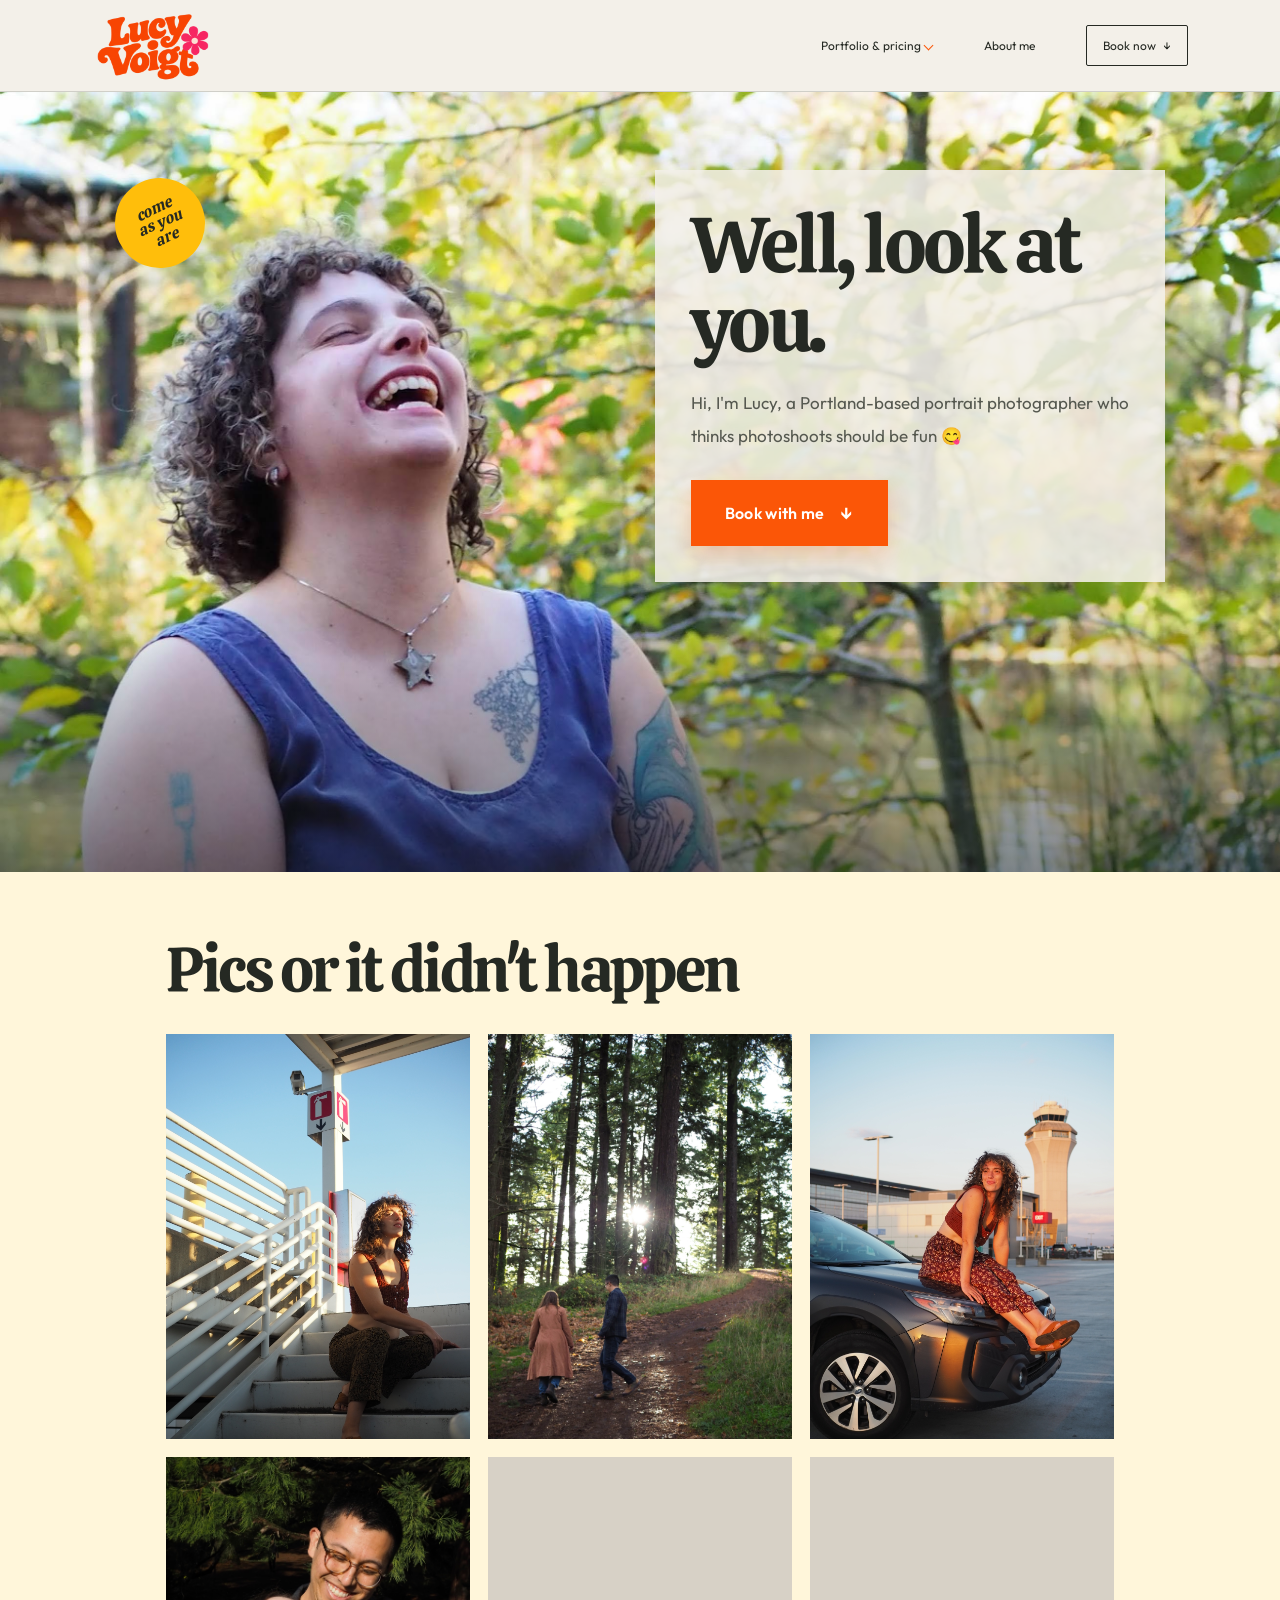
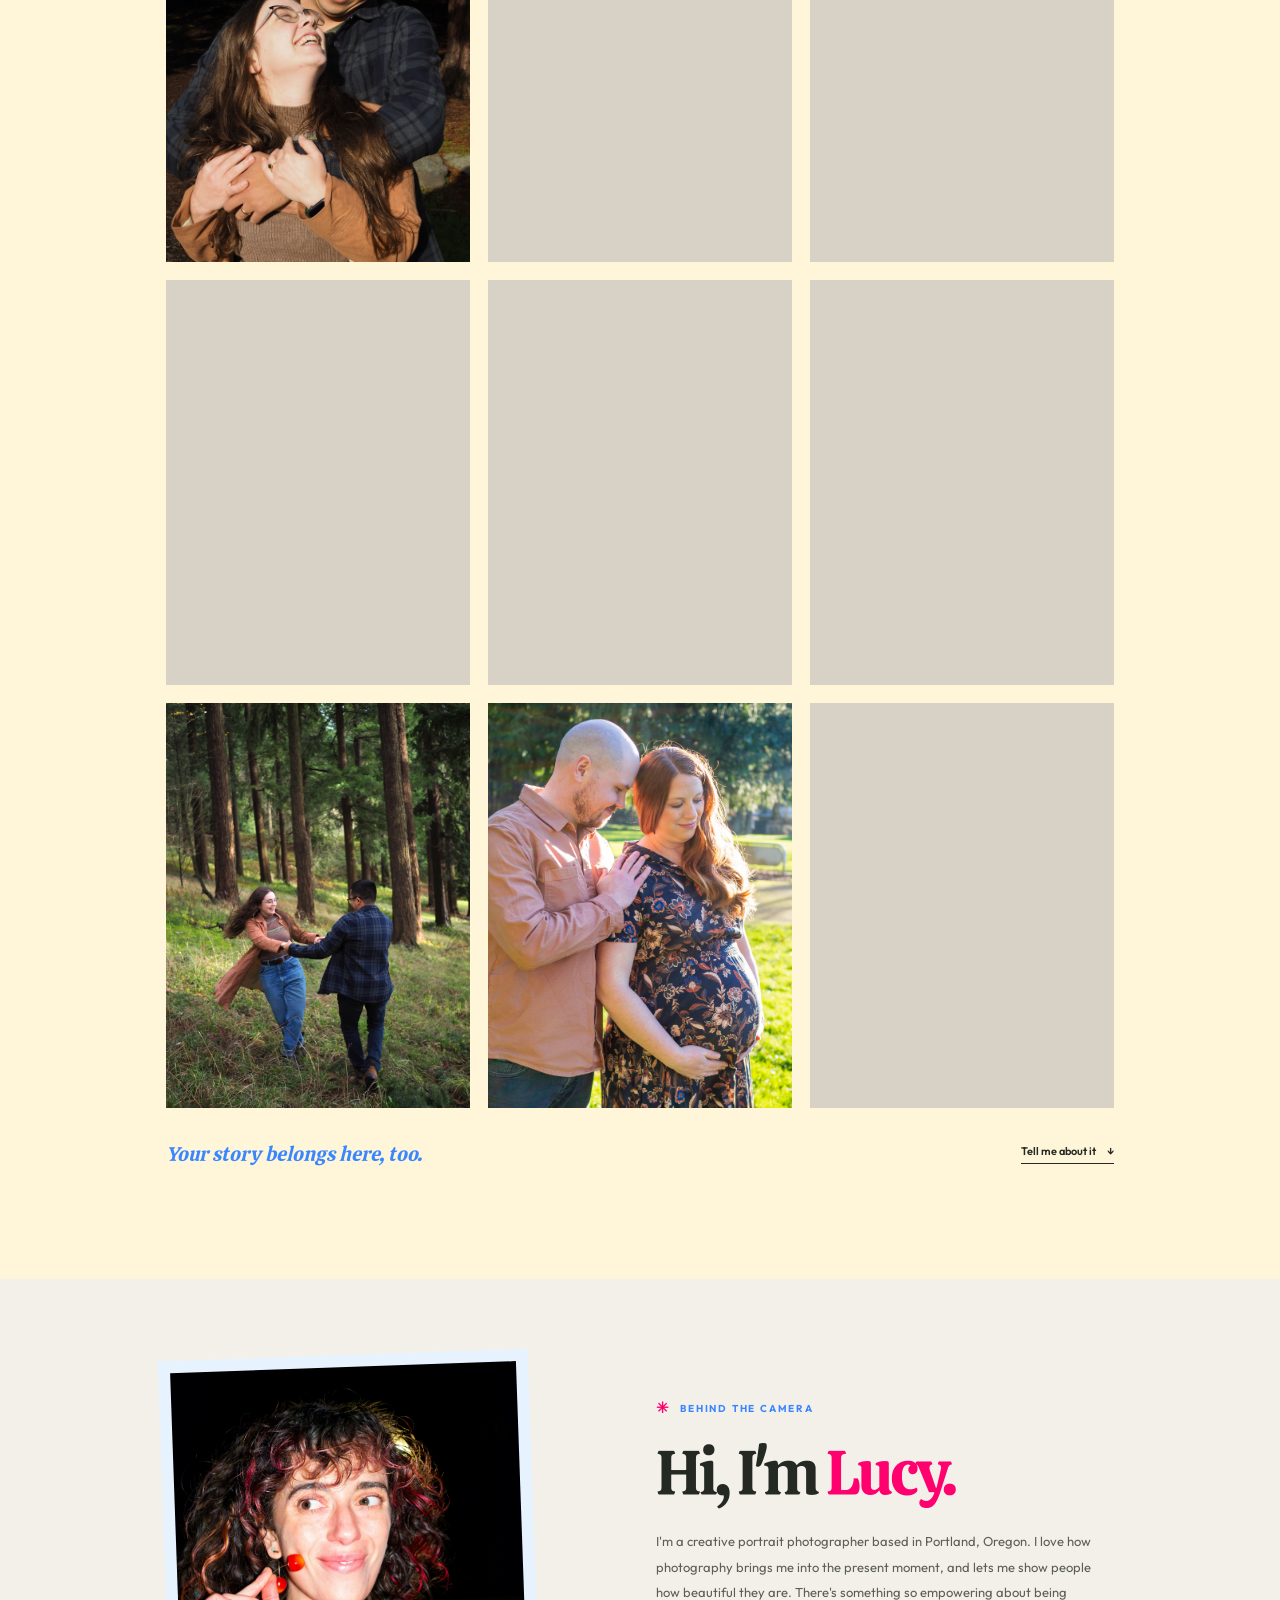
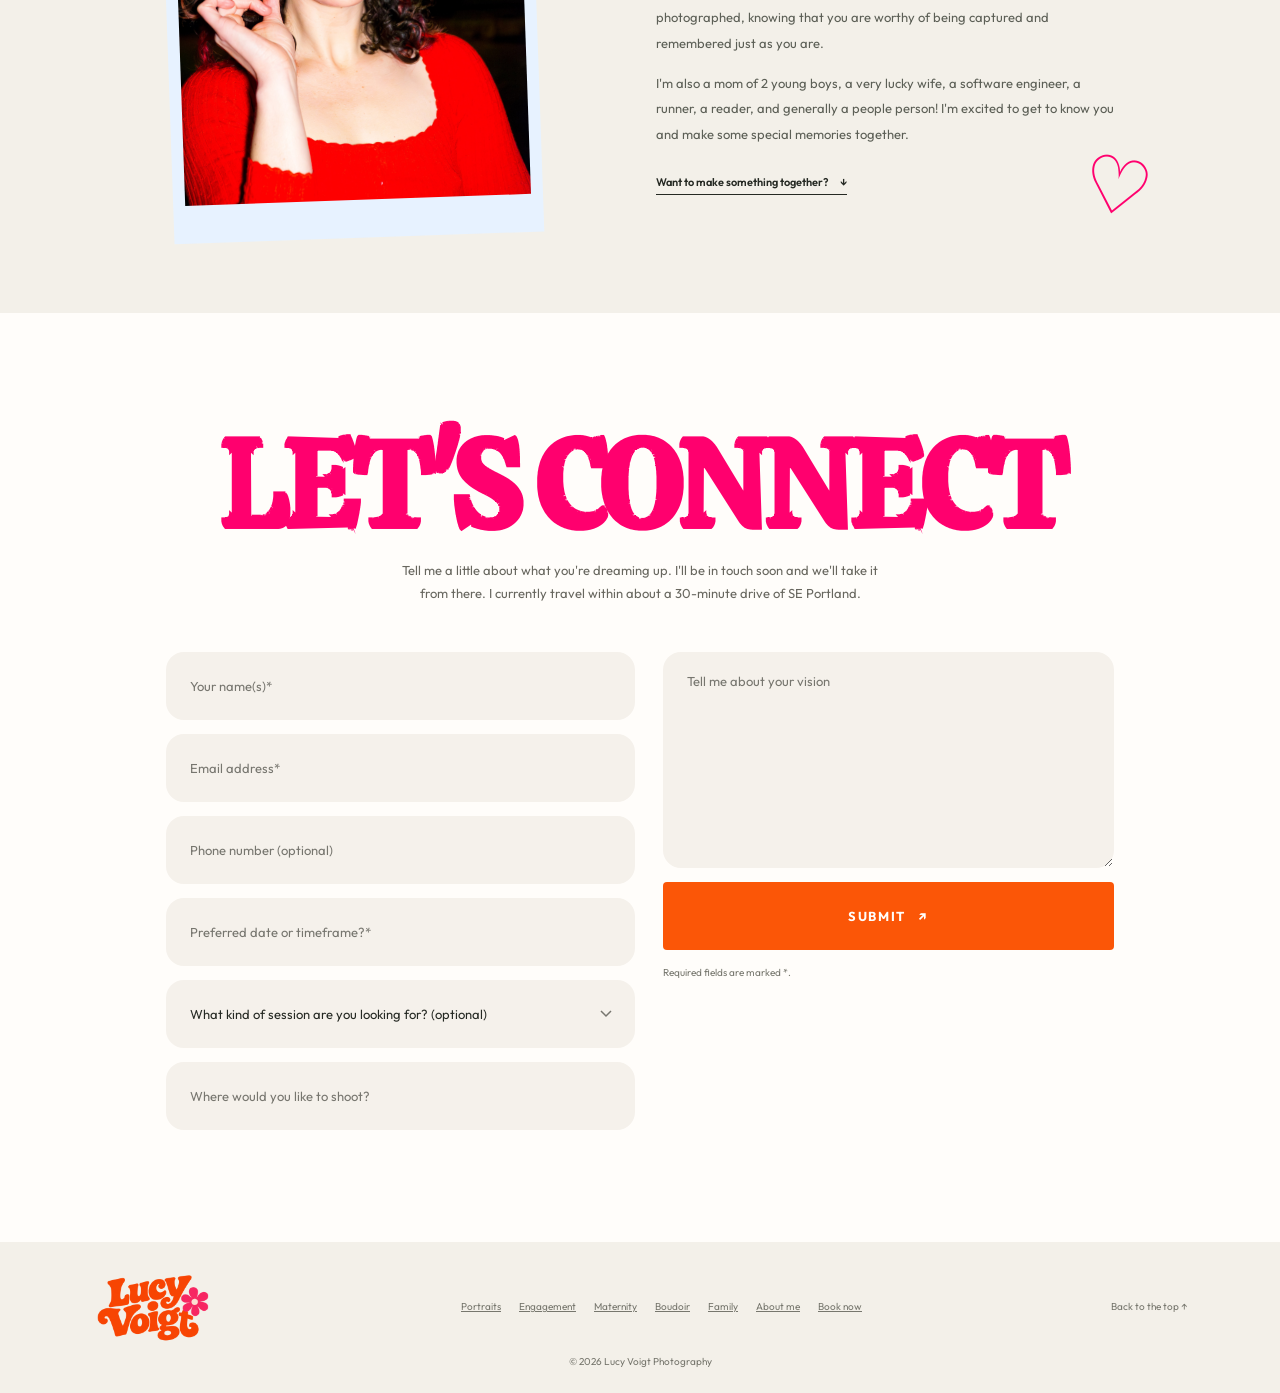
==== index.html @ d461fea1 "Build Lucy Voigt photography portfolio Add responsive galleries, category pages, pricing, contact fo" ====
<!doctype html>
<html lang="en">
  <head>
    <meta charset="utf-8">
    <meta name="viewport" content="width=device-width, initial-scale=1">
    <meta name="theme-color" content="#f3f0e9">
    <meta name="description" content="Honest, artful portraits and photographs by Lucy Voigt. Come as you are; leave with something that feels like you.">
    <title>Lucy Voigt photography</title>
    <link rel="preconnect" href="https://fonts.googleapis.com">
    <link rel="preconnect" href="https://fonts.gstatic.com" crossorigin>
    <link href="https://fonts.googleapis.com/css2?family=Outfit:wght@400;500;600;700&display=swap" rel="stylesheet">
    <link rel="stylesheet" href="styles.css">
  </head>
  <body>
    <a class="skip-link" href="#main">Skip to content</a>
    <header class="site-header">
      <a class="brand" href="#top" aria-label="Lucy Voigt Photography home">
        <img class="brand-logo" src="images/groovy-lucy-voigt-full-logo.png" alt="">
      </a>
      <nav class="site-nav" aria-label="Main navigation">
        <details class="work-menu">
          <summary>Portfolio &amp; pricing <span aria-hidden="true"></span></summary>
          <div class="work-dropdown">
            <a href="portraits.html">Portraits</a>
            <a href="engagement.html">Engagement</a>
            <a href="maternity.html">Maternity</a>
            <a href="boudoir.html">Boudoir</a>
            <a href="family.html">Family</a>
          </div>
        </details>
        <a href="#about">About me</a>
        <a class="nav-book" href="#contact">Book now <span aria-hidden="true">↓</span></a>
      </nav>
    </header>

    <main id="main">
      <section class="hero" id="top">
        <figure class="hero-photo">
          <img src="images/hero/portrait-sasha-laughing-cropped.jpg" alt="Sasha laughing during an outdoor portrait session" fetchpriority="high" decoding="async">
          <span class="photo-sticker" aria-hidden="true">come<br>as you<br>are</span>
        </figure>
        <div class="hero-copy">
          <h1>Well, look at you.</h1>
          <p class="hero-intro">Hi, I'm Lucy, a Portland-based portrait photographer who thinks photoshoots should be fun 😋</p>
          <a class="button button-dark hero-cta" href="#contact">Book with me <span aria-hidden="true">↓</span></a>
        </div>
      </section>

      <section class="work section-pad" id="work">
        <div class="section-heading">
          <div>
            <h2>Pics or it didn't happen</h2>
          </div>
        </div>
        <div class="photo-grid">
          <figure class="photo-card photo-card-tall">
            <img src="images/portrait-me-airport-steps-in-sun.JPG" alt="Lucy on sunlit airport steps" loading="lazy" decoding="async">
          </figure>
          <figure class="photo-card photo-card-tall">
            <img src="images/PC072059~2.JPG" alt="A person laughing during an outdoor portrait session" loading="lazy" decoding="async">
          </figure>
          <figure class="photo-card photo-card-wide">
            <img src="images/portrait-me-on-top-of-car.jpg" alt="Lucy posing on top of a car" loading="lazy" decoding="async">
          </figure>
          <figure class="photo-card photo-card-wide">
            <img src="images/engagement-dave-kaitlin-looking-back.JPG" alt="Dave and Kaitlin sharing a quiet moment during their engagement session" loading="lazy" decoding="async">
          </figure>
          <figure class="photo-card photo-card-portrait">
            <img src="images/portrait-malia-ethereal.jpg" alt="Malia in a soft, sunlit portrait" loading="lazy" decoding="async">
          </figure>
          <figure class="photo-card photo-card-small">
            <img src="images/PA318620-EDIT.jpg" alt="A candid portrait in a leafy setting" loading="lazy" decoding="async">
          </figure>
          <figure class="photo-card photo-card-wide photo-card-last">
            <img src="images/maternity-sarah-phil-kiss.jpg" alt="Sarah and Phil sharing a kiss during their maternity session" loading="lazy" decoding="async">
          </figure>
          <figure class="photo-card">
            <img src="images/portrait-sasha-laughing.jpg" alt="Sasha laughing during an outdoor portrait session" loading="lazy" decoding="async">
          </figure>
          <figure class="photo-card">
            <img src="images/portrait-alex-rolling-sleeve.jpg" alt="Alex in a relaxed portrait session" loading="lazy" decoding="async">
          </figure>
          <figure class="photo-card">
            <img src="images/engagement-kaitlin-dave-spinning.jpg" alt="Kaitlin and Dave spinning together during their engagement session" loading="lazy" decoding="async">
          </figure>
          <figure class="photo-card">
            <img src="images/maternity-sarah-phil-hug.jpg" alt="Sarah and Phil sharing a moment during their maternity session" loading="lazy" decoding="async">
          </figure>
          <figure class="photo-card">
            <img src="images/portrait-will-in-grass.jpg" alt="Will relaxing in the grass during an outdoor portrait session" loading="lazy" decoding="async">
          </figure>
        </div>
        <div class="work-footer">
          <span class="handwritten">Your story belongs here, too.</span>
          <a class="text-link" href="#contact">Tell me about it <span aria-hidden="true">↓</span></a>
        </div>
      </section>

      <section class="about section-pad" id="about">
        <div class="about-photo">
          <img src="images/about/portrait-me-with-cherry.jpg" alt="Lucy holding a cherry in a playful portrait" loading="lazy" decoding="async">
        </div>
        <div class="about-copy">
          <p class="eyebrow"><span class="eyebrow-star" aria-hidden="true">✳</span> Behind the camera</p>
          <h2>Hi, I'm <em>Lucy.</em></h2>
          <p>I'm a creative portrait photographer based in Portland, Oregon. I love how photography brings me into the present moment, and lets me show people how beautiful they are. There's something so empowering about being photographed, knowing that you are worthy of being captured and remembered just as you are.</p>
          <p>I'm also a mom of 2 young boys, a very lucky wife, a software engineer, a runner, a reader, and generally a people person! I'm excited to get to know you and make some special memories together.</p>
          <a class="text-link" href="#contact">Want to make something together? <span aria-hidden="true">↓</span></a>
        </div>
        <span class="about-doodle" aria-hidden="true">♡</span>
      </section>

      <section class="contact section-pad" id="contact">
        <div class="contact-heading">
          <h2>Let's <span>connect</span></h2>
          <p>Tell me a little about what you're dreaming up. I'll be in touch soon and we'll take it from there. I currently travel within about a 30-minute drive of SE Portland.</p>
        </div>
        <form class="contact-form" action="https://formsubmit.co/thelucyvoigt@gmail.com" method="POST">
          <input type="hidden" name="_subject" value="New photography inquiry — Lucy Voigt Photography">
          <input type="text" name="_honey" class="honeypot" tabindex="-1" autocomplete="off" aria-hidden="true">
          <div class="form-details">
            <label class="sr-only" for="contact-name">Your name</label>
            <input id="contact-name" name="name" type="text" placeholder="Your name(s)*" autocomplete="name" required>

            <label class="sr-only" for="contact-email">Email address</label>
            <input id="contact-email" name="email" type="email" placeholder="Email address*" autocomplete="email" required>

            <label class="sr-only" for="contact-phone">Phone number (optional)</label>
            <input id="contact-phone" name="phone" type="tel" placeholder="Phone number (optional)" autocomplete="tel">

            <label class="sr-only" for="contact-date">Preferred date or timeframe</label>
            <input id="contact-date" name="preferred date" type="text" placeholder="Preferred date or timeframe?*" required>

            <label class="sr-only" for="contact-session">What kind of session are you looking for?</label>
            <select id="contact-session" name="session type">
              <option value="" selected>What kind of session are you looking for? (optional)</option>
              <option>Portraits</option>
              <option>Engagement</option>
              <option>Couples</option>
              <option>Family</option>
              <option>Creative / something else</option>
            </select>

            <label class="sr-only" for="contact-location">Where would you like to shoot?</label>
            <input id="contact-location" name="location" type="text" placeholder="Where would you like to shoot?">
          </div>
          <div class="form-story">
            <label class="sr-only" for="contact-vision">Tell me about your vision</label>
            <textarea id="contact-vision" name="your vision" placeholder="Tell me about your vision" rows="8"></textarea>

            <button class="form-submit" type="submit">Submit <span aria-hidden="true">↗</span></button>
            <p class="form-note">Required fields are marked *.</p>
          </div>
        </form>
      </section>
    </main>

    <footer class="site-footer">
      <a class="brand footer-brand" href="#top" aria-label="Lucy Voigt Photography home">
        <img class="brand-logo" src="images/groovy-lucy-voigt-full-logo.png" alt="">
      </a>
      <nav class="footer-nav" aria-label="Footer navigation">
        <a href="portraits.html">Portraits</a>
        <a href="engagement.html">Engagement</a>
        <a href="maternity.html">Maternity</a>
        <a href="boudoir.html">Boudoir</a>
        <a href="family.html">Family</a>
        <a href="#about">About me</a>
        <a href="#contact">Book now</a>
      </nav>
      <a href="#top" class="back-to-top">Back to the top ↑</a>
      <small>© <span id="year">2026</span> Lucy Voigt Photography</small>
    </footer>
  </body>
</html>
---- styles.css ----
@font-face {
  font-family: "Voigt Display";
  src: url("fonts/VoigtDisplay-Regular.woff2") format("woff2");
  font-style: normal;
  font-weight: 400;
  font-display: swap;
}

:root {
  color-scheme: light;
  --paper: #f3f0e9;
  --ink: #252923;
  --muted: #77776e;
  --blue: #3a86ff;
  --rose: #fb5607;
  --pink: #ff006e;
  --yellow: #ffbe0b;
  --line: rgba(37, 41, 35, .17);
  --serif: "Voigt Display", Georgia, serif;
  --sans: "Outfit", Arial, sans-serif;
}

* {
  box-sizing: border-box;
}

html {
  scroll-behavior: smooth;
}

body {
  margin: 0;
  background: var(--paper);
  color: var(--ink);
  font-family: var(--sans);
  -webkit-font-smoothing: antialiased;
}

a {
  color: inherit;
}

img {
  display: block;
  width: 100%;
}

.skip-link {
  position: absolute;
  z-index: 10;
  top: 1rem;
  left: 1rem;
  padding: .75rem 1rem;
  transform: translateY(-180%);
  background: var(--ink);
  color: white;
}

.skip-link:focus {
  transform: translateY(0);
}

.site-header {
  position: relative;
  z-index: 2;
  display: flex;
  min-height: 92px;
  align-items: center;
  justify-content: space-between;
  padding: 0 7.2%;
  border-bottom: 1px solid var(--line);
}

.brand {
  display: inline-flex;
  align-items: center;
  text-decoration: none;
}

.brand-logo {
  display: block;
  width: 120px;
  height: auto;
}

.site-nav {
  display: flex;
  align-items: center;
  gap: clamp(22px, 4vw, 56px);
  font-size: 12px;
}

.site-nav a {
  text-decoration: none;
}

.work-menu {
  position: relative;
}

.work-menu summary {
  display: inline-flex;
  align-items: center;
  gap: 4px;
  cursor: pointer;
  list-style: none;
}

.work-menu summary::-webkit-details-marker {
  display: none;
}

.work-menu summary span {
  width: 7px;
  height: 7px;
  flex: 0 0 7px;
  border-right: 1.5px solid var(--rose);
  border-bottom: 1.5px solid var(--rose);
  color: var(--rose);
  transform: rotate(45deg);
  transition: transform .2s ease;
}

.work-menu[open] summary span {
  transform: rotate(225deg);
}

.work-dropdown {
  position: absolute;
  z-index: 5;
  top: calc(100% + 16px);
  left: -17px;
  display: none;
  min-width: 175px;
  padding: 9px;
  border: 1px solid var(--line);
  background: var(--paper);
  box-shadow: 0 12px 30px rgba(37, 41, 35, .12);
}

.work-menu[open] .work-dropdown {
  display: grid;
}

.work-dropdown a {
  padding: 11px 12px;
  font-size: 12px;
  text-decoration: none;
}

.work-dropdown a:hover,
.work-dropdown a:focus-visible {
  background: #e7f2ff;
  color: var(--blue);
}

.site-nav a:not(.nav-book):hover,
.back-to-top:hover,
.text-link:hover {
  color: var(--blue);
}

.nav-book {
  padding: 12px 16px;
  border: 1px solid var(--ink);
  border-radius: 2px;
  transition: background .2s ease, color .2s ease;
}

.nav-book:hover {
  background: var(--ink);
  color: var(--paper);
}

.nav-book span,
.button span,
.text-link span {
  margin-left: 9px;
}

.nav-book span {
  margin-left: 4px;
}

.portfolio-page {
  min-height: calc(100vh - 218px);
  padding: 85px 13% 100px;
  background: #fff6da;
}

.portfolio-intro {
  max-width: 760px;
  margin: 0 auto 48px;
  text-align: center;
}

.portfolio-page-pricing-only .portfolio-intro {
  margin-bottom: 24px;
}

.portfolio-page-pricing-only .pricing-section {
  margin-top: 0;
}

.portfolio-intro h1 {
  margin-bottom: 15px;
  color: var(--blue);
  font-size: clamp(56px, 8vw, 96px);
  font-weight: 400;
  line-height: 1;
}

.portfolio-intro p {
  max-width: 570px;
  margin: 0 auto;
  color: #62635c;
  font-size: 14px;
  line-height: 1.8;
}

.portfolio-placeholder-note {
  margin-top: 14px !important;
  color: var(--muted) !important;
  font-size: 11px !important;
  font-style: italic;
}

.portfolio-gallery {
  max-width: 1120px;
  margin: 0 auto;
}

.portfolio-pricing-link {
  margin: 0 auto 36px;
  text-align: center;
}

.portfolio-pricing-link .button {
  min-height: 62px;
  font-size: 16px;
}

.portfolio-booking {
  margin-top: 43px;
  text-align: center;
}

.portfolio-booking .button {
  min-height: 58px;
  font-size: 14px;
}

.pricing-section {
  max-width: 1120px;
  margin: 82px auto 0;
}

.pricing-heading {
  margin-bottom: 28px;
  text-align: center;
}

.pricing-heading h2,
.add-on > h3 {
  color: var(--blue);
  font-size: clamp(34px, 4.5vw, 52px);
}

.pricing-grid {
  display: grid;
  grid-template-columns: repeat(2, minmax(0, 1fr));
  align-items: stretch;
  gap: 18px;
}

.price-card,
.add-on-option {
  padding: clamp(22px, 3vw, 36px);
  border: 1px solid rgba(37, 41, 35, .12);
  background: #fffdfa;
}

.price-card-featured {
  border-color: rgba(251, 86, 7, .42);
  box-shadow: 0 12px 34px rgba(251, 86, 7, .09);
}

.price-card-single {
  max-width: 660px;
  margin: 0 auto;
}

.price-card h3,
.add-on-option h4 {
  margin: 0 0 8px;
  color: var(--ink);
  font-family: var(--serif);
  font-size: 29px;
  font-weight: 400;
  line-height: 1.15;
}

.price-meta {
  margin: 0;
  color: var(--muted);
  font-size: 12px;
  line-height: 1.6;
}

.price {
  margin: 18px 0;
  color: var(--rose);
  font-family: var(--serif);
  font-size: 48px;
  line-height: 1;
}

.price-card ul {
  display: grid;
  gap: 10px;
  margin: 0;
  padding-left: 20px;
  list-style: disc;
}

.price-card li {
  color: #55584f;
  font-size: 12px;
  line-height: 1.65;
}

.price-card li::marker {
  color: var(--blue);
}

.price-description {
  margin: 19px 0 0;
  color: #62635c;
  font-size: 12px;
  line-height: 1.8;
}

.add-on {
  max-width: 850px;
  margin: 55px auto 0;
  text-align: center;
}

.add-on > h3 {
  margin-bottom: 20px;
  color: var(--ink);
  font-family: var(--serif);
  font-size: 30px;
  font-weight: 400;
}

.add-on-grid {
  display: grid;
  grid-template-columns: repeat(2, minmax(0, 1fr));
  gap: 15px;
  text-align: left;
}

.add-on-option h4 {
  font-size: 23px;
}

.add-on-option p {
  margin: 0 0 13px;
  color: var(--muted);
  font-size: 12px;
}

.add-on-option strong {
  color: var(--rose);
  font-family: var(--serif);
  font-size: 34px;
  font-weight: 400;
}

.add-on > .price-description {
  max-width: 620px;
  margin: 18px auto 0;
}

.hero {
  position: relative;
  min-height: min(780px, calc(100svh - 92px));
  overflow: hidden;
  background: #d8e7f2;
}

.hero-copy {
  position: absolute;
  z-index: 1;
  top: 10%;
  left: auto;
  right: 9%;
  width: min(510px, 50%);
  padding: clamp(25px, 2.8vw, 40px);
  background: rgba(243, 240, 233, .88);
  box-shadow: 0 18px 60px rgba(21, 36, 52, .13);
}

.hero-copy h1 {
  font-size: clamp(70px, 6.25vw, 89px);
  font-weight: 400;
}

.hero-copy h1 em {
  font-weight: 400;
}

.eyebrow {
  margin: 0 0 19px;
  color: var(--blue);
  font-size: 10px;
  font-weight: 700;
  letter-spacing: .18em;
  line-height: 1.5;
  text-transform: uppercase;
}

.eyebrow-star {
  margin-right: 6px;
  color: var(--pink);
  font-size: 15px;
  vertical-align: -1px;
}

h1,
h2,
p,
figure {
  margin-top: 0;
}

h1,
h2 {
  font-family: var(--serif);
  font-weight: 500;
  letter-spacing: -.055em;
}

h1 {
  margin-bottom: 23px;
  font-size: clamp(58px, 7.5vw, 105px);
  line-height: .99;
}

h1 em,
h2 em {
  color: var(--blue);
  font-weight: 500;
}

.hero-intro {
  width: 100%;
  margin-bottom: 28px;
  color: #55584f;
  font-size: 17px;
  line-height: 1.9;
}

.button {
  display: inline-flex;
  min-height: 52px;
  align-items: center;
  justify-content: center;
  padding: 0 23px;
  font-size: 11px;
  font-weight: 600;
  letter-spacing: .02em;
  text-decoration: none;
  transition: transform .2s ease, background .2s ease;
}

.button:hover {
  transform: translateY(-2px);
}

.button-dark {
  background: var(--rose);
  color: white;
}

.button-dark:hover {
  background: #d94400;
}

.hero-cta {
  min-height: 66px;
  padding: 0 34px;
  box-shadow: 0 9px 22px rgba(251, 86, 7, .24);
  font-size: 16px;
}

.hero-cta span {
  margin-left: 16px;
  font-size: 19px;
}

.hero-cta:hover {
  box-shadow: 0 12px 26px rgba(251, 86, 7, .3);
}

.hero-note {
  margin: 14px 0 0;
  color: var(--muted);
  font-size: 10px;
  font-style: italic;
}

.hero-photo {
  position: absolute;
  inset: 0;
  margin: 0;
  background: #d8e7f2;
}

.hero-photo img {
  width: 100%;
  height: 100%;
  object-fit: cover;
  object-position: center top;
}

.hero-photo::after {
  position: absolute;
  inset: 65% 0 0;
  background: linear-gradient(transparent, rgba(21, 27, 29, .52));
  content: "";
}

.photo-sticker {
  position: absolute;
  z-index: 1;
  top: 11%;
  left: 9%;
  display: grid;
  width: 90px;
  height: 90px;
  place-content: center;
  border-radius: 50%;
  background: var(--yellow);
  color: var(--ink);
  font-family: var(--serif);
  font-size: 16px;
  font-style: italic;
  line-height: .95;
  text-align: center;
  transform: rotate(-25deg);
}

.section-pad {
  padding: 112px 13%;
}

.work {
  background: #fff6da;
}

.work.section-pad {
  padding-top: 64px;
}

.section-heading {
  display: flex;
  align-items: end;
  justify-content: space-between;
  gap: 35px;
  margin-bottom: 30px;
}

.section-heading .eyebrow {
  margin-bottom: 13px;
}

h2 {
  margin-bottom: 0;
  font-size: clamp(42px, 5vw, 65px);
  line-height: 1.06;
}

.section-intro {
  max-width: 320px;
  margin: 0 0 5px;
  color: #62635c;
  font-size: 12px;
  line-height: 1.9;
}

.photo-grid {
  display: grid;
  grid-template-columns: repeat(3, minmax(0, 1fr));
  gap: 18px;
}

.photo-card {
  position: relative;
  aspect-ratio: 3 / 4;
  overflow: hidden;
  margin: 0;
  background: #d7d1c6;
}

.photo-card img {
  height: 100%;
  object-fit: cover;
  transition: transform .65s cubic-bezier(.2, .7, .3, 1);
}

.photo-card:hover img {
  transform: scale(1.045);
}

.photo-card-tall img {
  object-position: 50% 30%;
}

.photo-card-wide img {
  object-position: center 44%;
}

.photo-card-portrait img {
  object-position: 50% 34%;
}

.photo-card-small img {
  object-position: 50% 35%;
}

.work-footer {
  display: flex;
  align-items: center;
  justify-content: space-between;
  padding-top: 33px;
}

.handwritten {
  color: var(--blue);
  font-family: var(--serif);
  font-size: 20px;
  font-style: italic;
}

.text-link {
  display: inline-block;
  padding-bottom: 5px;
  border-bottom: 1px solid currentColor;
  font-size: 11px;
  font-weight: 600;
  text-decoration: none;
  transition: color .2s ease;
}

.about {
  position: relative;
  display: grid;
  grid-template-columns: minmax(240px, .82fr) 1fr;
  align-items: center;
  gap: 12%;
  overflow: hidden;
}

.about.section-pad {
  padding-top: 76px;
  padding-bottom: 76px;
}

.about-photo {
  position: relative;
  max-width: 370px;
  padding: 12px 12px 38px;
  background: #e7f2ff;
  transform: rotate(-2deg);
}

.about-photo img {
  aspect-ratio: 4 / 5;
  object-fit: cover;
  object-position: 56% center;
}

.about-photo-caption {
  position: absolute;
  right: 14px;
  bottom: 11px;
  color: var(--muted);
  font-family: var(--serif);
  font-size: 13px;
  font-style: italic;
}

.about-copy {
  max-width: 465px;
}

.about-copy h2 {
  margin-bottom: 23px;
}

.about-copy h2 em {
  color: var(--pink);
  font-style: normal;
}

.about-copy > p:not(.eyebrow) {
  margin-bottom: 15px;
  color: #5c5f56;
  font-size: 13px;
  line-height: 1.95;
}

.about-copy .text-link {
  margin-top: 13px;
}

.about-doodle {
  position: absolute;
  right: 10%;
  bottom: 12%;
  color: var(--pink);
  font-family: var(--serif);
  font-size: 78px;
  transform: rotate(12deg);
}

.contact {
  background: #fffdfa;
  color: var(--ink);
}

.contact-heading {
  margin: 0 0 46px;
  text-align: center;
}

.contact h2 {
  margin-bottom: 12px;
  color: var(--pink);
  font-family: var(--serif);
  font-size: clamp(66px, 11vw, 128px);
  font-weight: 600;
  letter-spacing: -.055em;
  line-height: .95;
  text-transform: uppercase;
}

.contact-heading > p:last-child {
  max-width: 490px;
  margin: 0 auto;
  color: #68675f;
  font-size: 13px;
  line-height: 1.8;
}

.contact-form {
  display: grid;
  max-width: 1200px;
  grid-template-columns: 1.04fr 1fr;
  align-items: start;
  gap: 28px;
  margin: 0 auto;
}

.form-details,
.form-story {
  display: grid;
  gap: 14px;
}

.contact-form input,
.contact-form select,
.contact-form textarea {
  width: 100%;
  min-height: 68px;
  padding: 20px 23px;
  border: 1px solid transparent;
  border-radius: 18px;
  background: #f5f1eb;
  color: var(--ink);
  font: inherit;
  font-size: 13px;
  transition: border-color .2s ease, background .2s ease;
}

.contact-form input::placeholder,
.contact-form textarea::placeholder,
.contact-form select:invalid {
  color: #77766f;
  opacity: 1;
}

.contact-form select {
  appearance: none;
  background-image: url("data:image/svg+xml,%3Csvg xmlns='http://www.w3.org/2000/svg' viewBox='0 0 12 8'%3E%3Cpath d='m1 1 5 5 5-5' fill='none' stroke='%2377766f' stroke-width='1.5'/%3E%3C/svg%3E");
  background-position: right 22px center;
  background-repeat: no-repeat;
  background-size: 12px;
}

.contact-form textarea {
  min-height: 216px;
  resize: vertical;
}

.contact-form textarea + .sr-only + textarea {
  min-height: 216px;
}

.contact-form input:focus,
.contact-form select:focus,
.contact-form textarea:focus {
  border-color: var(--rose);
  background: #fffdfa;
  outline: none;
}

.form-submit {
  min-height: 68px;
  border: 0;
  border-radius: 4px;
  background: var(--rose);
  color: #fffdfa;
  cursor: pointer;
  font: inherit;
  font-size: 13px;
  font-weight: 700;
  letter-spacing: .13em;
  text-transform: uppercase;
  transition: background .2s ease, transform .2s ease;
}

.form-submit span {
  margin-left: 8px;
}

.form-submit:hover {
  transform: translateY(-2px);
  background: #d94400;
}

.form-note {
  margin: 0;
  color: var(--muted);
  font-size: 10px;
  line-height: 1.7;
}

.sr-only,
.honeypot {
  position: absolute;
  width: 1px;
  height: 1px;
  overflow: hidden;
  clip: rect(0, 0, 0, 0);
  white-space: nowrap;
  clip-path: inset(50%);
}

.contact-form .honeypot {
  display: none;
}

.site-footer {
  display: grid;
  min-height: 126px;
  grid-template-columns: auto minmax(0, 1fr) auto;
  grid-template-areas:
    "brand nav top"
    "copy copy copy";
  align-items: center;
  gap: 20px;
  padding: 25px 7.2%;
}

.footer-brand {
  grid-area: brand;
  justify-self: start;
}

.site-footer p,
.site-footer small,
.back-to-top,
.footer-nav a {
  margin: 0;
  color: var(--muted);
  font-size: 10px;
}

.footer-nav {
  display: flex;
  grid-area: nav;
  flex-wrap: wrap;
  justify-content: center;
  gap: 10px 18px;
}

.site-footer p {
  text-align: center;
}

.back-to-top {
  grid-area: top;
  justify-self: end;
  text-decoration: none;
}

.work-dropdown {
  top: calc(100% + 12px);
  right: 0;
  left: auto;
  min-width: 165px;
}

.site-footer small {
  grid-area: copy;
  justify-self: center;
  margin-top: -12px;
}

:focus-visible {
  outline: 2px solid var(--rose);
  outline-offset: 4px;
}

@media (max-width: 820px) {
  .site-header {
    min-height: 78px;
    padding: 0 5%;
  }

  .site-nav {
    gap: 19px;
    font-size: 11px;
  }

  .hero {
    min-height: min(760px, calc(100svh - 78px));
  }

  .hero-copy {
    top: 8%;
    left: auto;
    right: 6%;
    width: min(430px, 52%);
  }

  .section-pad {
    padding: 88px 8%;
  }

  .photo-grid {
    gap: 13px;
  }

  .about {
    gap: 8%;
  }

  .about.section-pad {
    padding-top: 64px;
    padding-bottom: 64px;
  }

  .about-doodle {
    right: 5%;
    bottom: 5%;
  }

  .site-footer {
    padding-right: 5%;
    padding-left: 5%;
  }
}

@media (max-width: 600px) {
  .site-header {
    min-height: auto;
    flex-wrap: wrap;
    gap: 17px;
    padding: 18px 6%;
  }

  .brand-logo {
    width: 104px;
  }

  .site-nav {
    width: 100%;
    justify-content: space-between;
    gap: 10px;
    font-size: 10px;
  }

  .work-dropdown {
    top: calc(100% + 13px);
    left: 0;
  }

  .nav-book {
    padding: 9px 10px;
  }

  .hero {
    display: flex;
    min-height: 0;
    flex-direction: column;
    overflow: visible;
    background: var(--paper);
  }

  .hero-copy {
    position: relative;
    inset: auto;
    order: 1;
    width: 100%;
    padding: 42px 8% 30px;
    background: var(--paper);
    box-shadow: none;
  }

  h1 {
    font-size: clamp(57px, 16vw, 78px);
  }

  .hero-copy h1 {
    font-size: clamp(70px, 18vw, 84px);
  }

  .hero-intro {
    font-size: 16px;
  }

  .hero-photo {
    position: relative;
    inset: auto;
    order: 0;
    width: 100%;
    height: min(68svh, 620px);
    min-height: 440px;
  }

  .hero-photo img {
    width: 100%;
    object-position: center;
  }

  .photo-sticker {
    top: 8%;
    left: 7%;
    width: 78px;
    height: 78px;
    font-size: 15px;
  }

  .section-pad {
    padding: 75px 7%;
  }

  .portfolio-page {
    min-height: 0;
    padding: 64px 7% 75px;
  }

  .portfolio-intro {
    margin-bottom: 30px;
  }

  .portfolio-intro h1 {
    font-size: clamp(50px, 14vw, 72px);
  }

  .portfolio-intro p {
    font-size: 13px;
  }

  .pricing-section {
    margin-top: 58px;
  }

  .pricing-grid,
  .add-on-grid {
    grid-template-columns: 1fr;
  }

  .pricing-heading h2,
  .add-on > h3 {
    font-family: var(--serif);
  }

  .pricing-heading h2 {
    font-size: 38px;
  }

  .add-on > h3 {
    font-size: 27px;
  }

  .price-card,
  .add-on-option {
    padding: 23px;
  }

  .add-on {
    margin-top: 40px;
  }

  .section-heading {
    display: block;
    margin-bottom: 30px;
  }

  h2 {
    font-size: 49px;
  }

  .section-intro {
    margin-top: 18px;
  }

  .photo-grid {
    grid-template-columns: repeat(2, minmax(0, 1fr));
    gap: 10px;
  }

  .work.section-pad {
    padding-top: 46px;
  }

  .work-footer {
    align-items: flex-start;
    flex-direction: column;
    gap: 18px;
  }

  .handwritten {
    font-size: 18px;
  }

  .about {
    grid-template-columns: 1fr;
    gap: 42px;
  }

  .about.section-pad {
    padding-top: 56px;
    padding-bottom: 56px;
  }

  .about-photo {
    width: 77%;
    max-width: 350px;
    justify-self: center;
  }

  .about-doodle {
    top: 44%;
    right: 9%;
    bottom: auto;
  }

  .contact-heading {
    margin-bottom: 31px;
  }

  .contact h2 {
    font-size: clamp(60px, 18vw, 90px);
  }

  .contact-form {
    grid-template-columns: 1fr;
    gap: 14px;
  }

  .contact-form input,
  .contact-form select,
  .contact-form textarea {
    min-height: 60px;
    padding: 17px 18px;
    border-radius: 14px;
    font-size: 12px;
  }

  .contact-form textarea {
    min-height: 170px;
  }

  .form-submit {
    min-height: 60px;
  }

  .site-footer {
    grid-template-columns: 1fr auto;
    grid-template-areas:
      "brand top"
      "nav nav"
      "copy copy";
    gap: 15px;
    padding: 26px 6%;
  }

  .footer-nav {
    justify-content: flex-start;
    gap: 12px 16px;
  }

  .site-footer p {
    display: none;
  }

  .site-footer small {
    margin-top: 0;
  }
}

@media (prefers-reduced-motion: reduce) {
  html {
    scroll-behavior: auto;
  }

  *,
  *::before,
  *::after {
    transition-duration: .01ms !important;
  }
}
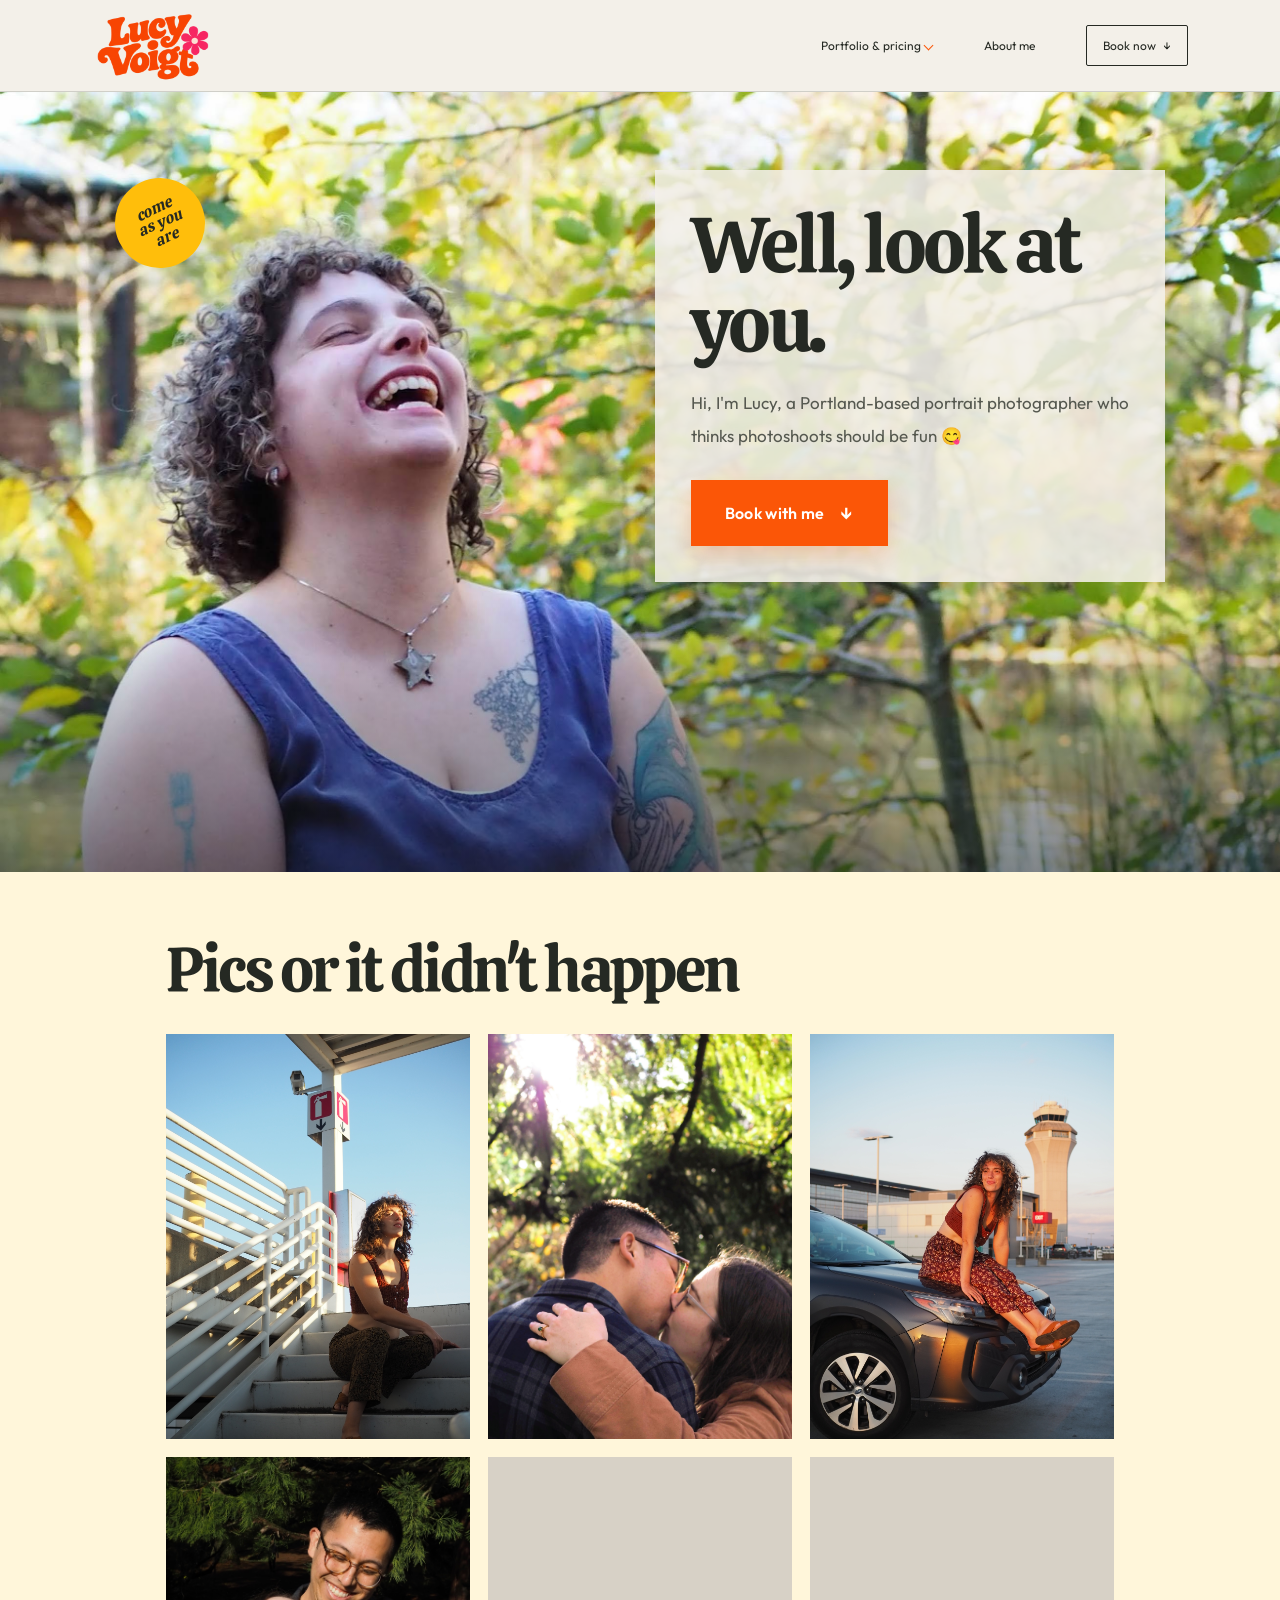
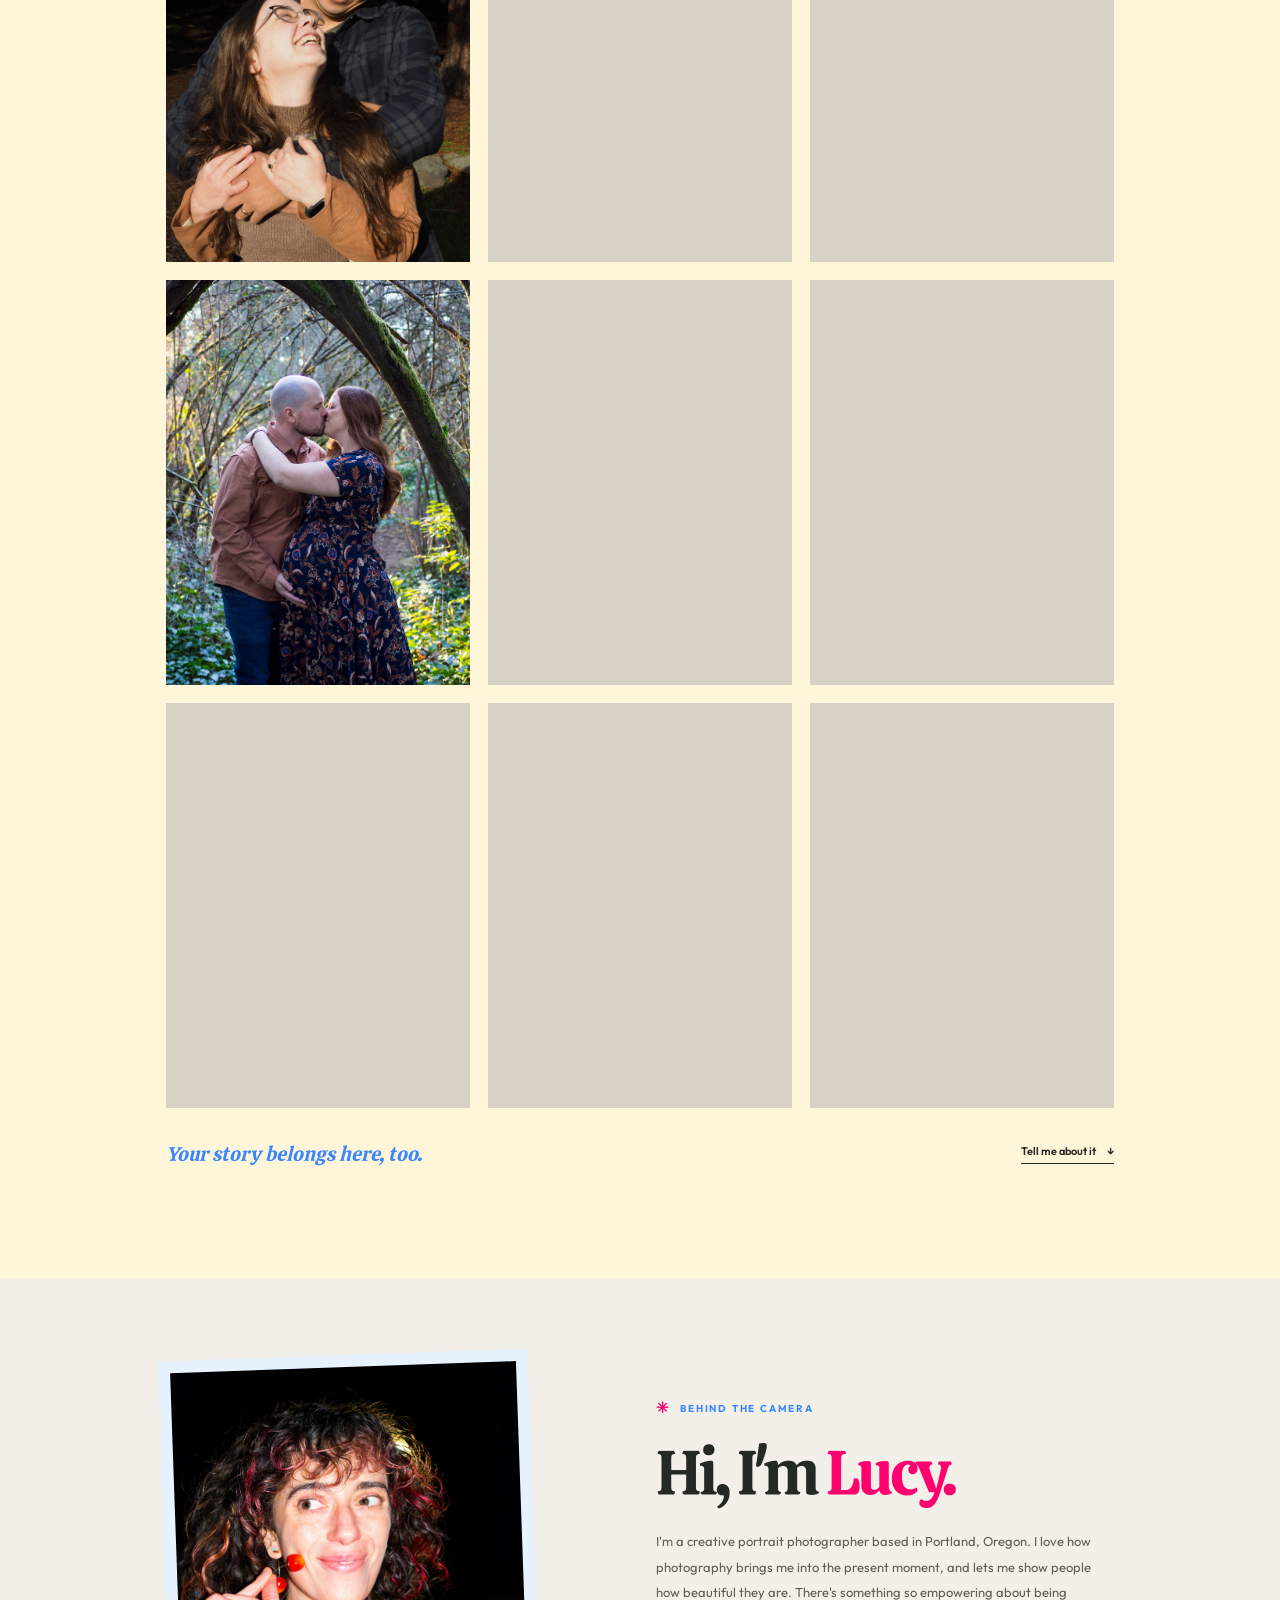
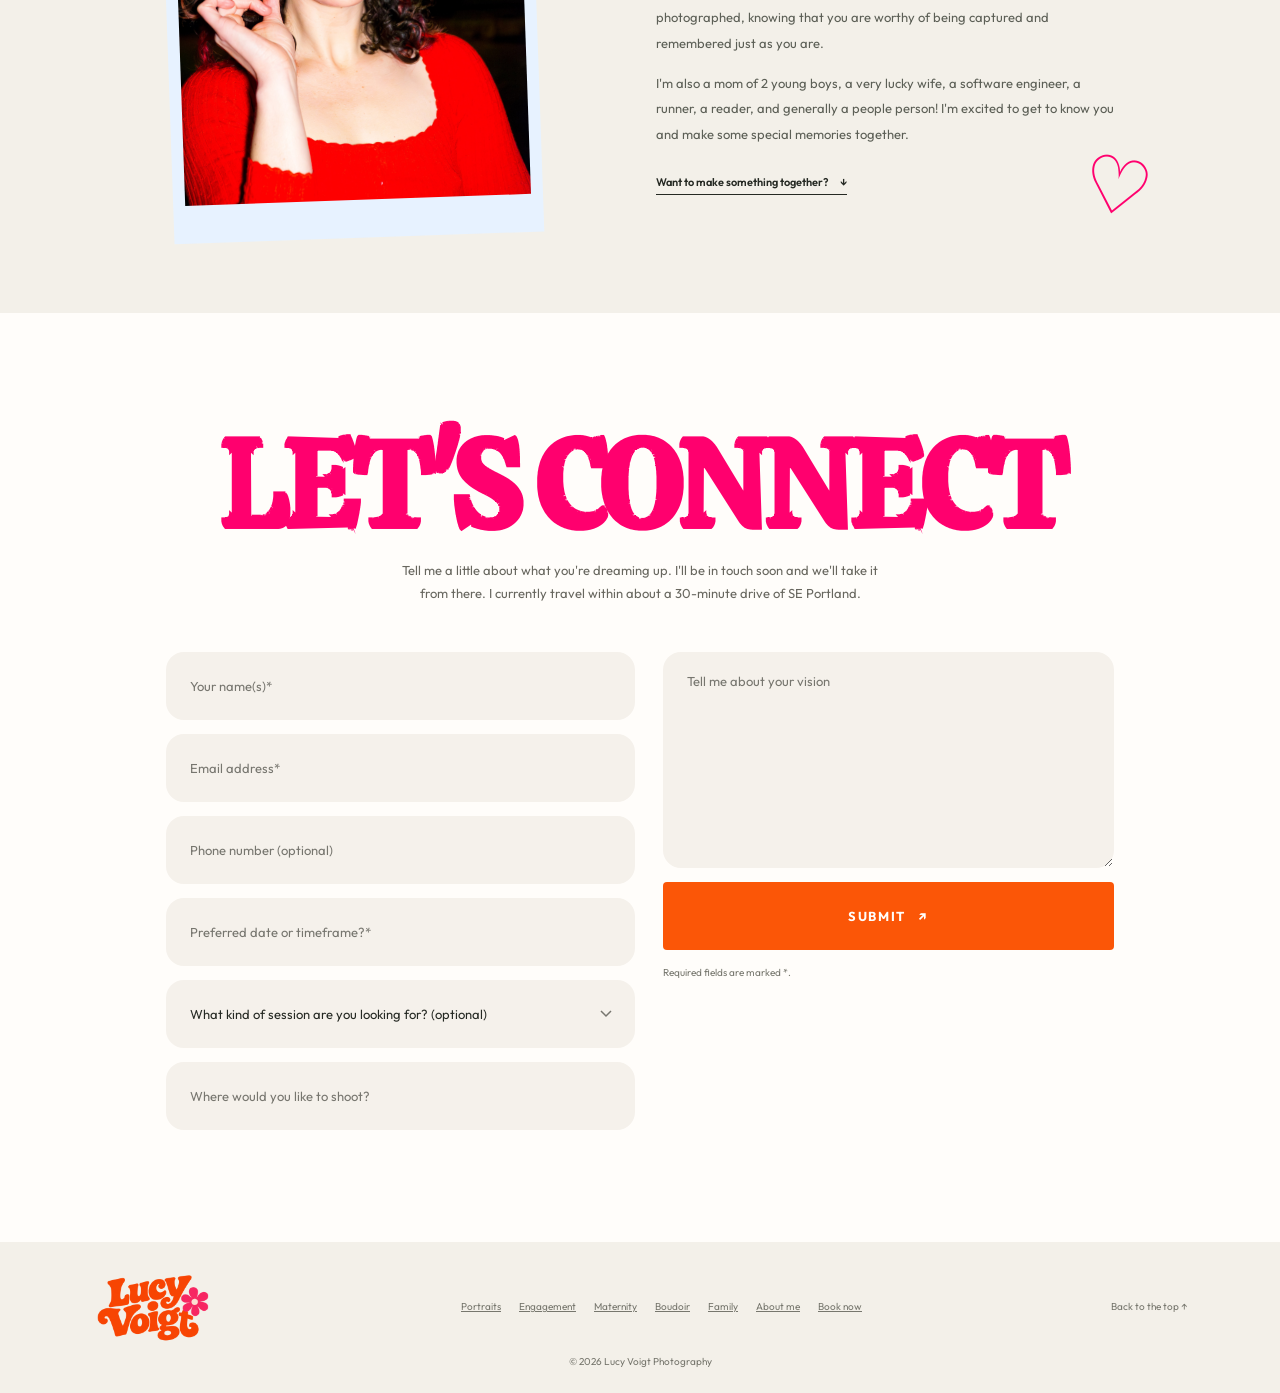
==== commit 7220d737: "Update engagement and maternity galleries Replace removed homepage photos and add the new engagement" ====
--- a/index.html
+++ b/index.html
@@ -57,7 +57,7 @@
             <img src="images/portrait-me-airport-steps-in-sun.JPG" alt="Lucy on sunlit airport steps" loading="lazy" decoding="async">
           </figure>
           <figure class="photo-card photo-card-tall">
-            <img src="images/PC072059~2.JPG" alt="A person laughing during an outdoor portrait session" loading="lazy" decoding="async">
+            <img src="images/engagement-kaitlin-david-kiss.jpg" alt="Kaitlin and David sharing a kiss during their engagement session" loading="lazy" decoding="async">
           </figure>
           <figure class="photo-card photo-card-wide">
             <img src="images/portrait-me-on-top-of-car.jpg" alt="Lucy posing on top of a car" loading="lazy" decoding="async">
@@ -69,7 +69,7 @@
             <img src="images/portrait-malia-ethereal.jpg" alt="Malia in a soft, sunlit portrait" loading="lazy" decoding="async">
           </figure>
           <figure class="photo-card photo-card-small">
-            <img src="images/PA318620-EDIT.jpg" alt="A candid portrait in a leafy setting" loading="lazy" decoding="async">
+            <img src="images/maternity-amy-alex-kissing.jpg" alt="Amy and Alex sharing a kiss during their maternity session" loading="lazy" decoding="async">
           </figure>
           <figure class="photo-card photo-card-wide photo-card-last">
             <img src="images/maternity-sarah-phil-kiss.jpg" alt="Sarah and Phil sharing a kiss during their maternity session" loading="lazy" decoding="async">
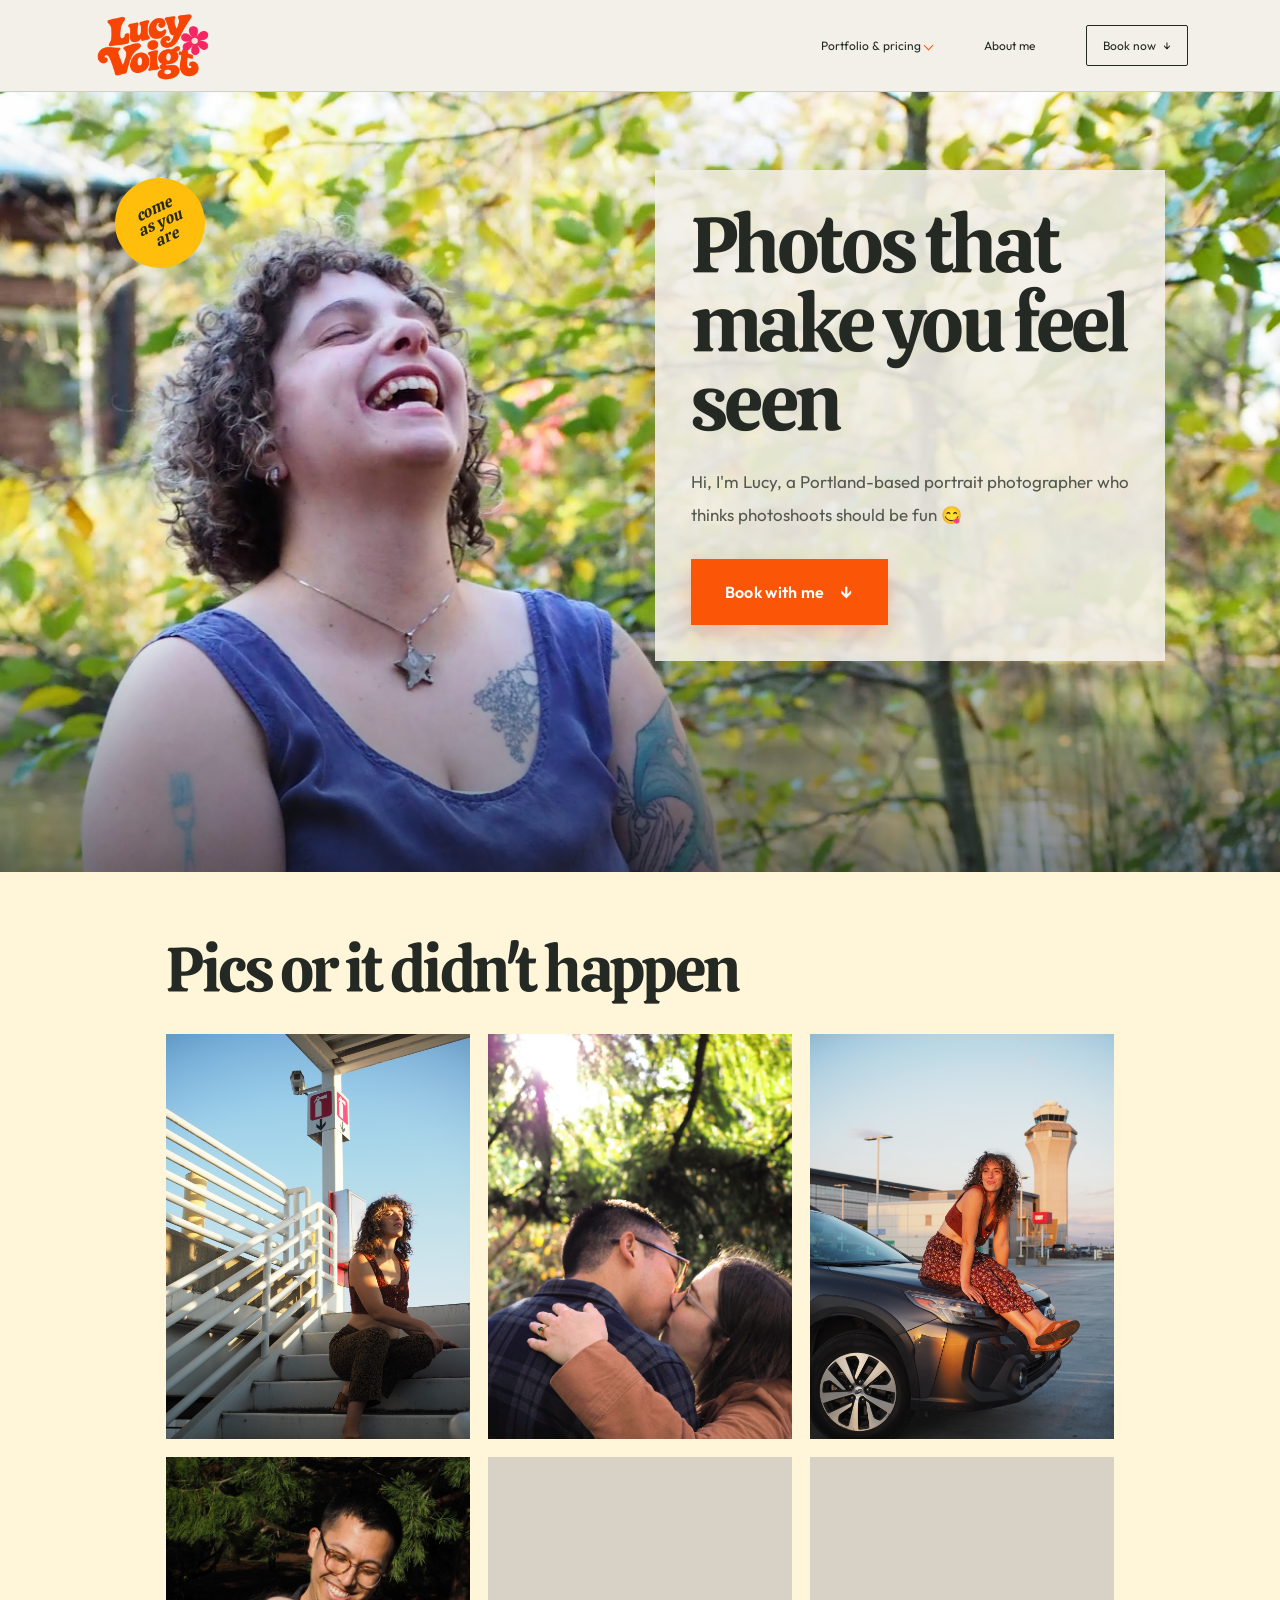
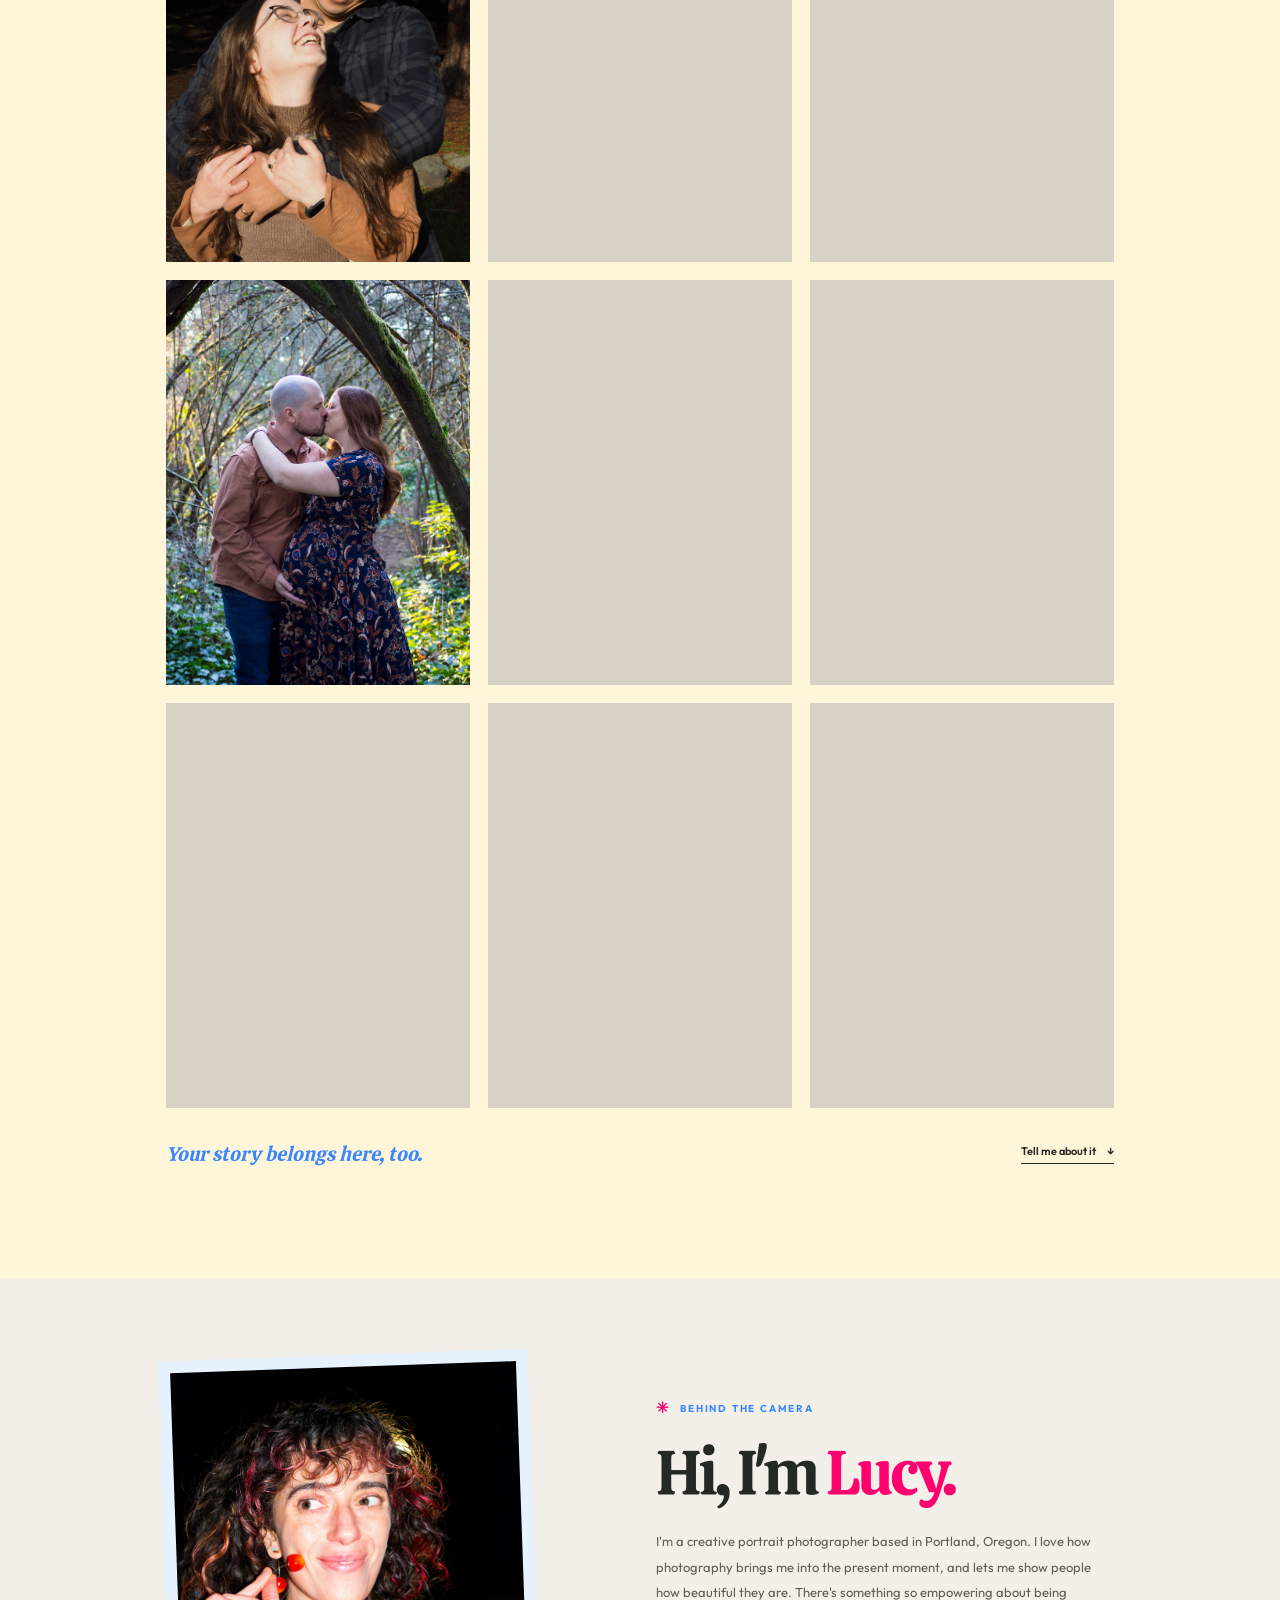
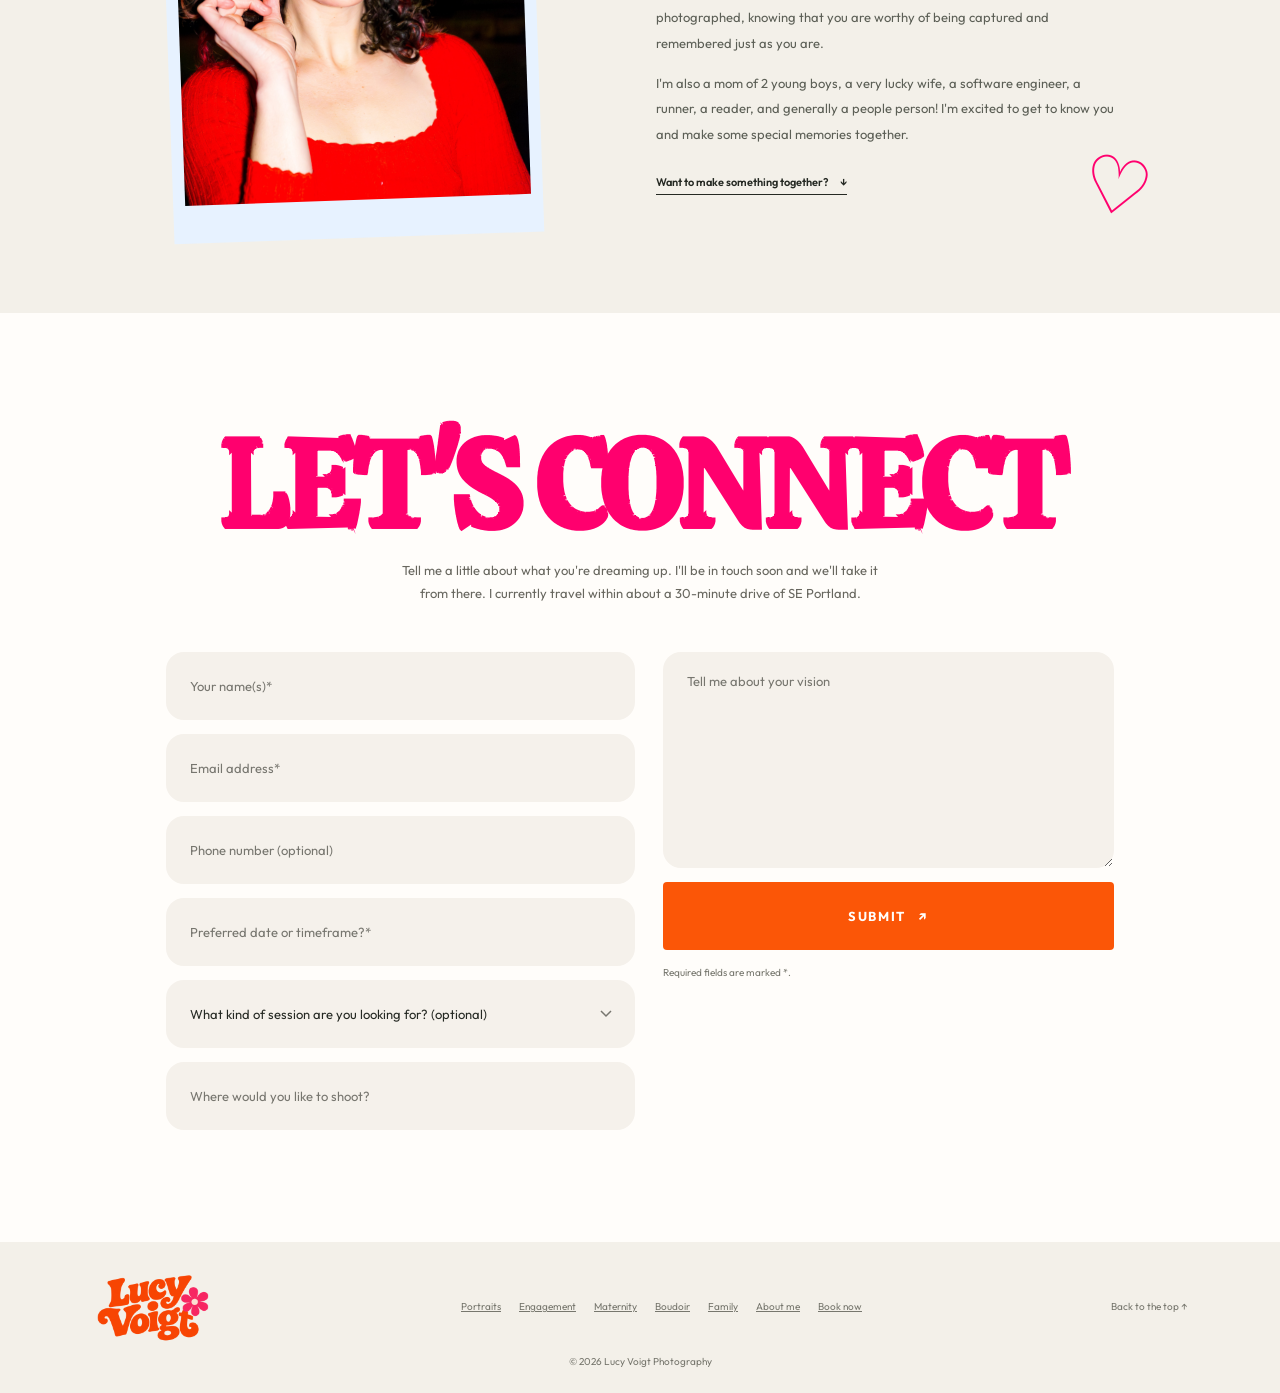
==== commit 1fca230b: "Update homepage hero headline Replace the hero headline with the new photography tagline.  Co-author" ====
--- a/index.html
+++ b/index.html
@@ -40,7 +40,7 @@
           <span class="photo-sticker" aria-hidden="true">come<br>as you<br>are</span>
         </figure>
         <div class="hero-copy">
-          <h1>Well, look at you.</h1>
+          <h1>Photos that make you feel seen</h1>
           <p class="hero-intro">Hi, I'm Lucy, a Portland-based portrait photographer who thinks photoshoots should be fun 😋</p>
           <a class="button button-dark hero-cta" href="#contact">Book with me <span aria-hidden="true">↓</span></a>
         </div>
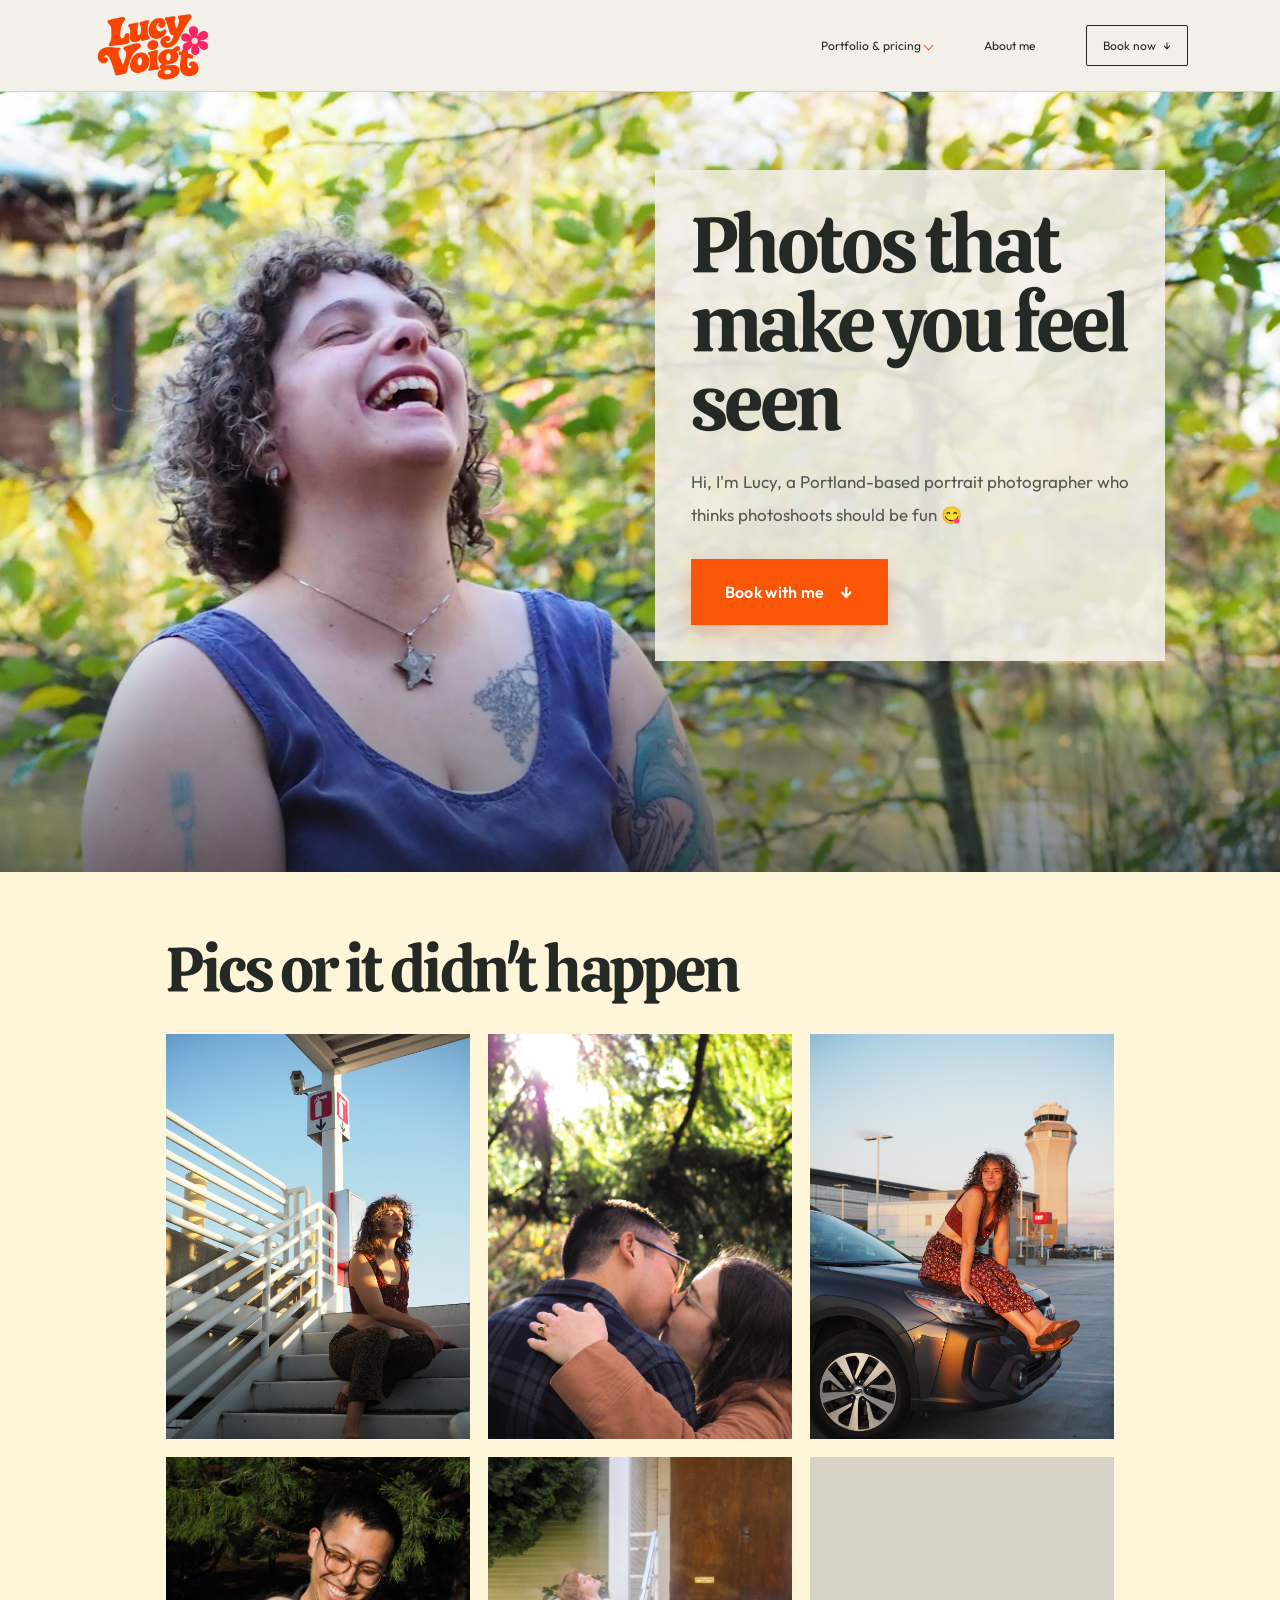
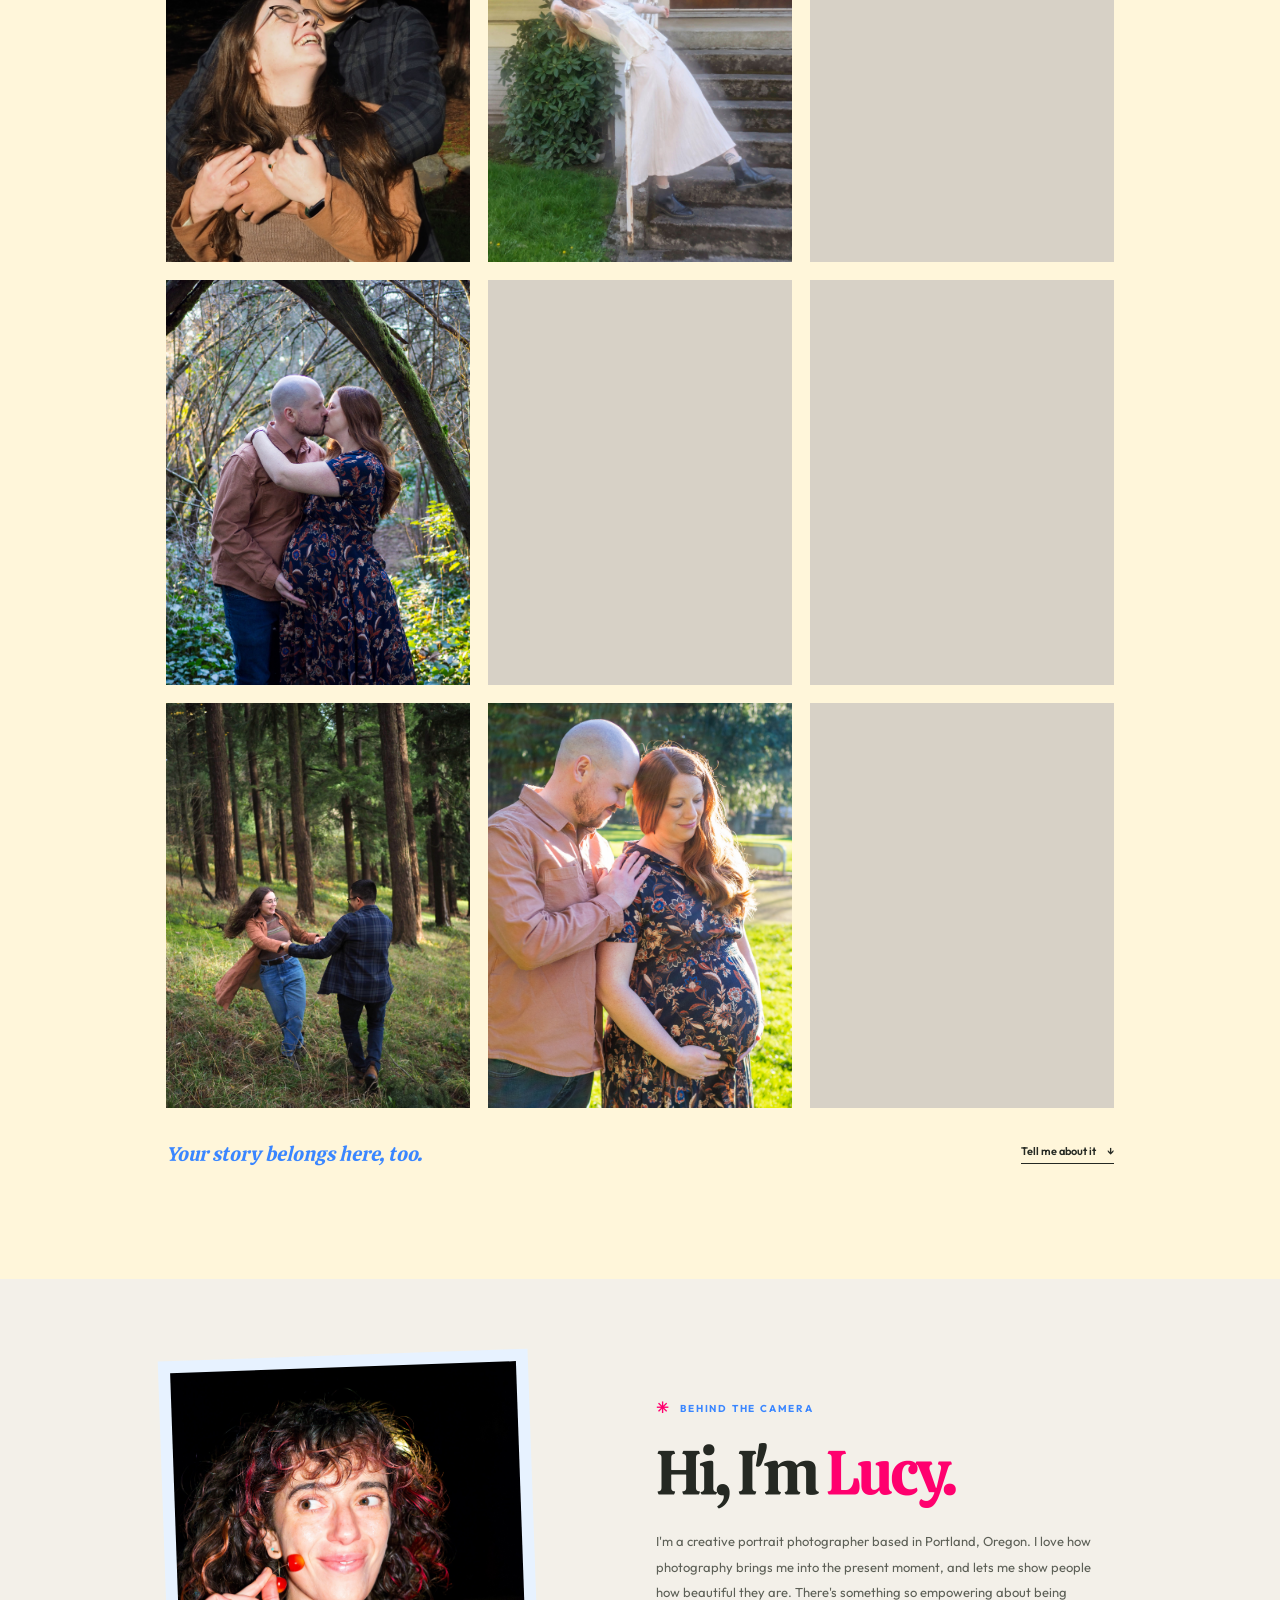
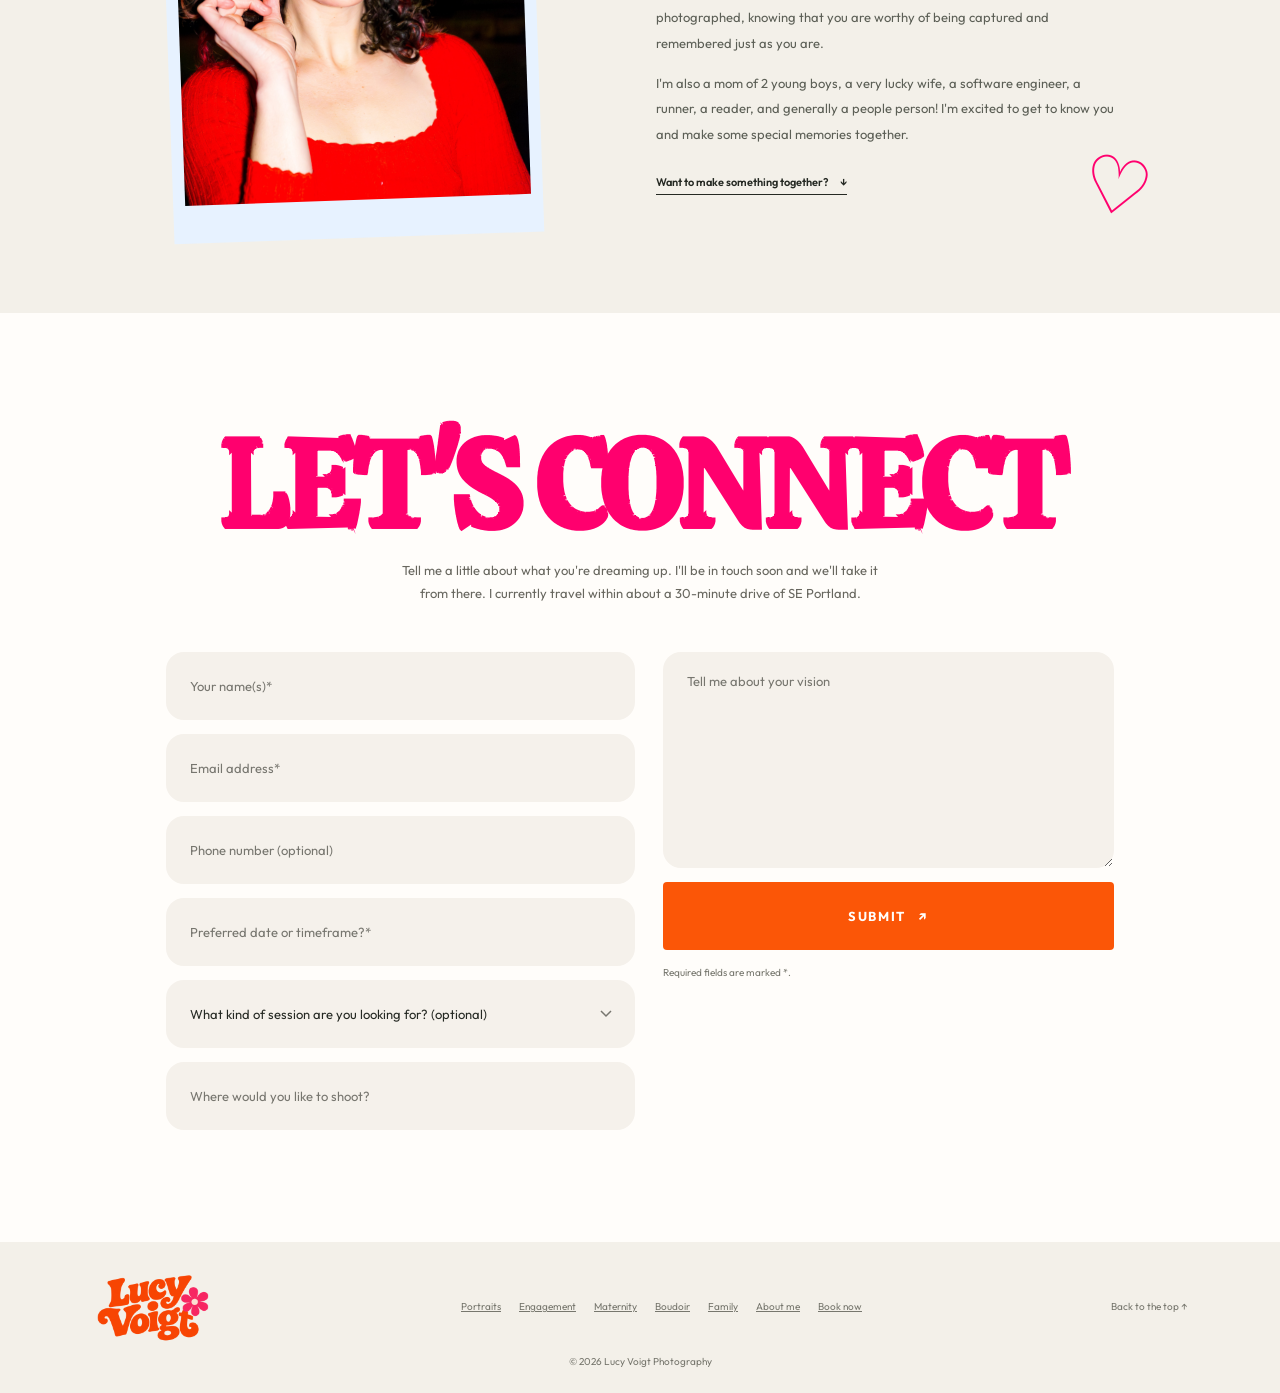
==== commit e125a503: "Remove hero sticker and shuffle galleries Drop the mobile-unfriendly hero sticker and removed matern" ====
--- a/index.html
+++ b/index.html
@@ -37,7 +37,6 @@
       <section class="hero" id="top">
         <figure class="hero-photo">
           <img src="images/hero/portrait-sasha-laughing-cropped.jpg" alt="Sasha laughing during an outdoor portrait session" fetchpriority="high" decoding="async">
-          <span class="photo-sticker" aria-hidden="true">come<br>as you<br>are</span>
         </figure>
         <div class="hero-copy">
           <h1>Photos that make you feel seen</h1>
--- a/styles.css
+++ b/styles.css
@@ -530,26 +530,6 @@
   inset: 65% 0 0;
   background: linear-gradient(transparent, rgba(21, 27, 29, .52));
   content: "";
-}
-
-.photo-sticker {
-  position: absolute;
-  z-index: 1;
-  top: 11%;
-  left: 9%;
-  display: grid;
-  width: 90px;
-  height: 90px;
-  place-content: center;
-  border-radius: 50%;
-  background: var(--yellow);
-  color: var(--ink);
-  font-family: var(--serif);
-  font-size: 16px;
-  font-style: italic;
-  line-height: .95;
-  text-align: center;
-  transform: rotate(-25deg);
 }
 
 .section-pad {
@@ -1047,14 +1027,6 @@
     object-position: center;
   }
 
-  .photo-sticker {
-    top: 8%;
-    left: 7%;
-    width: 78px;
-    height: 78px;
-    font-size: 15px;
-  }
-
   .section-pad {
     padding: 75px 7%;
   }
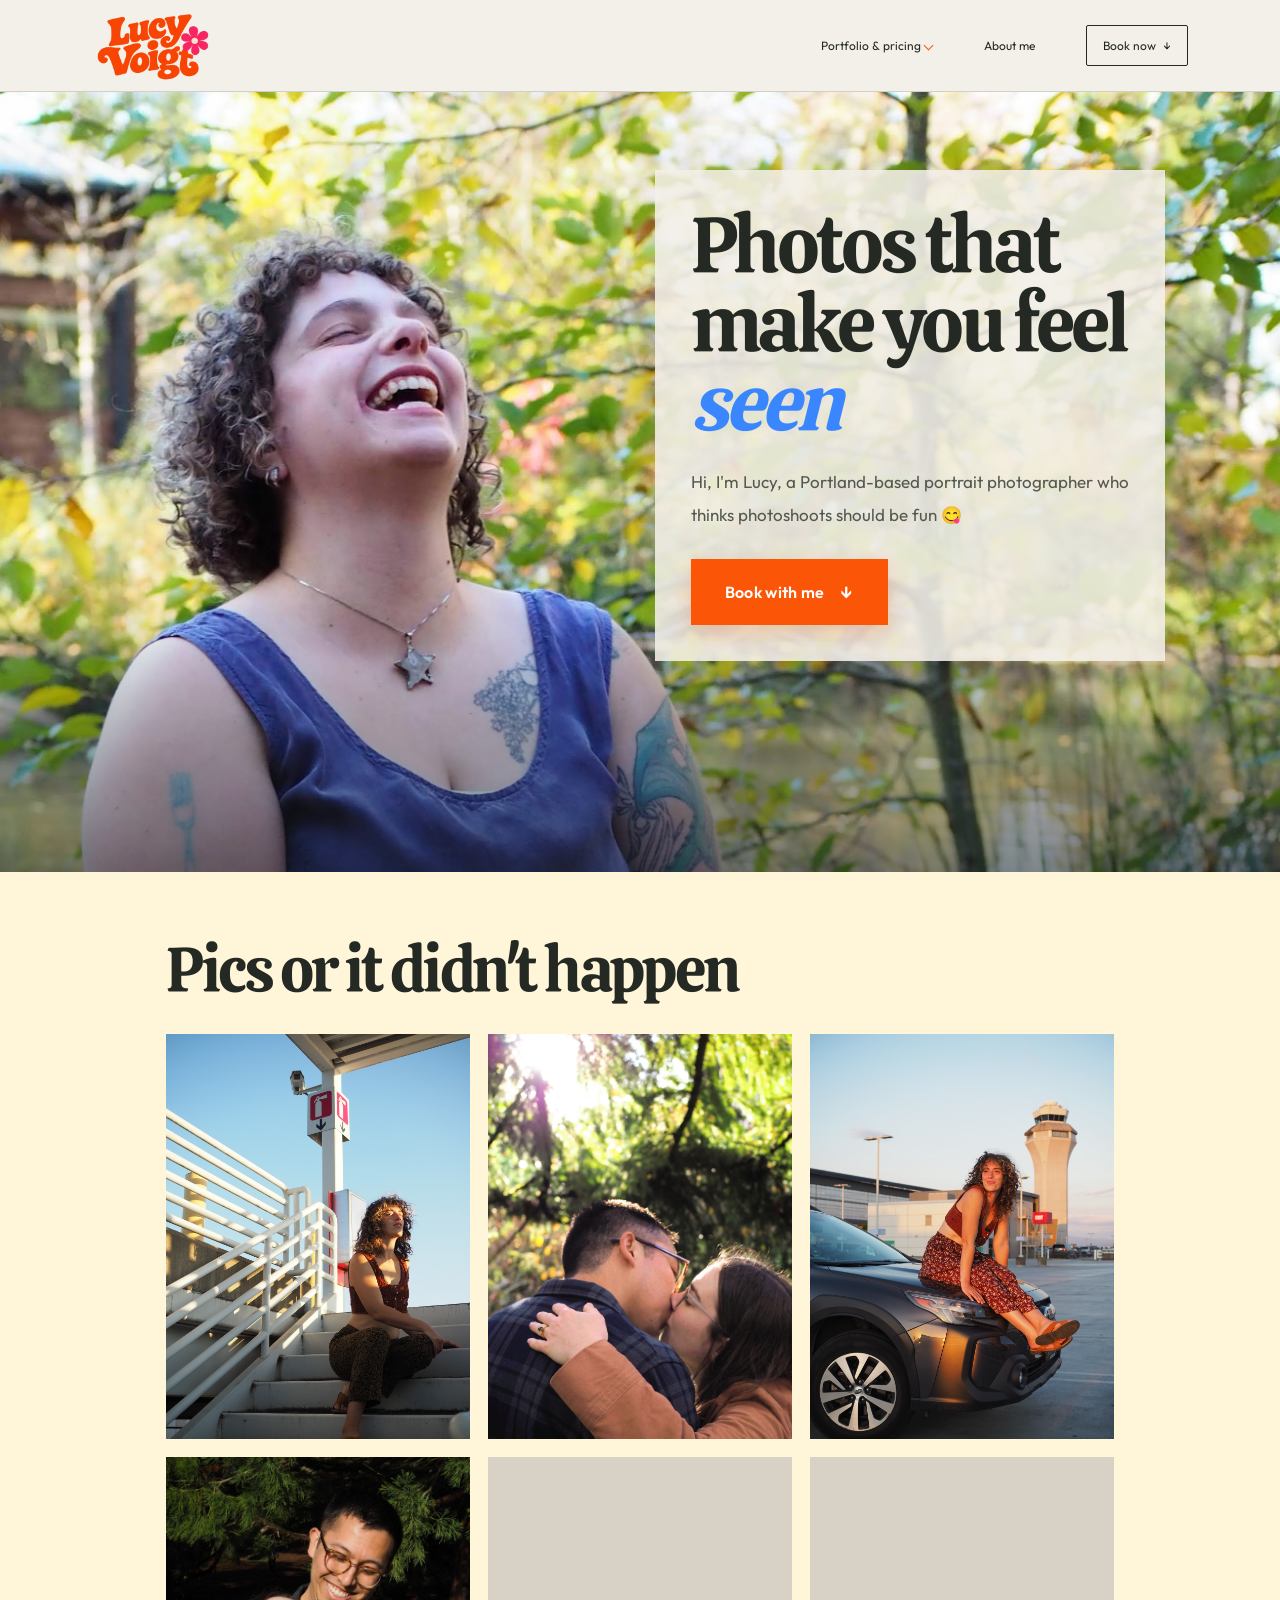
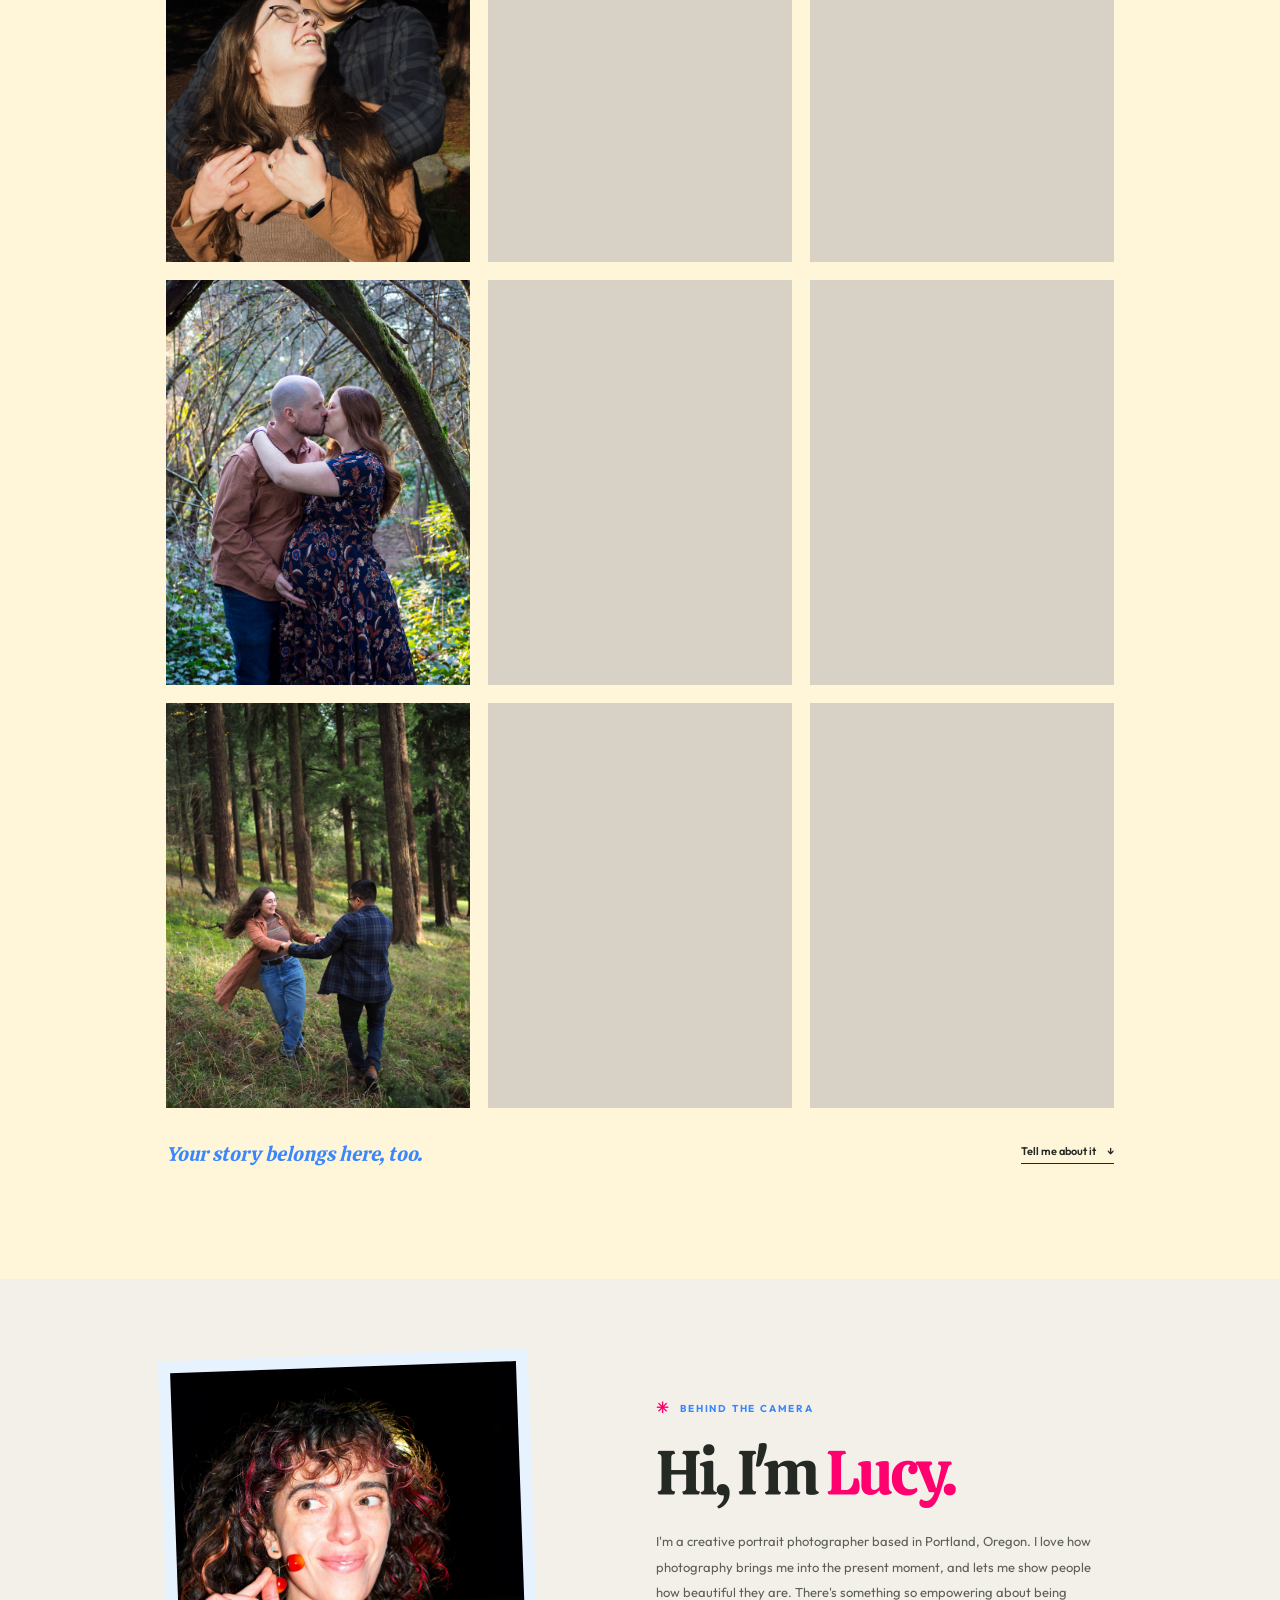
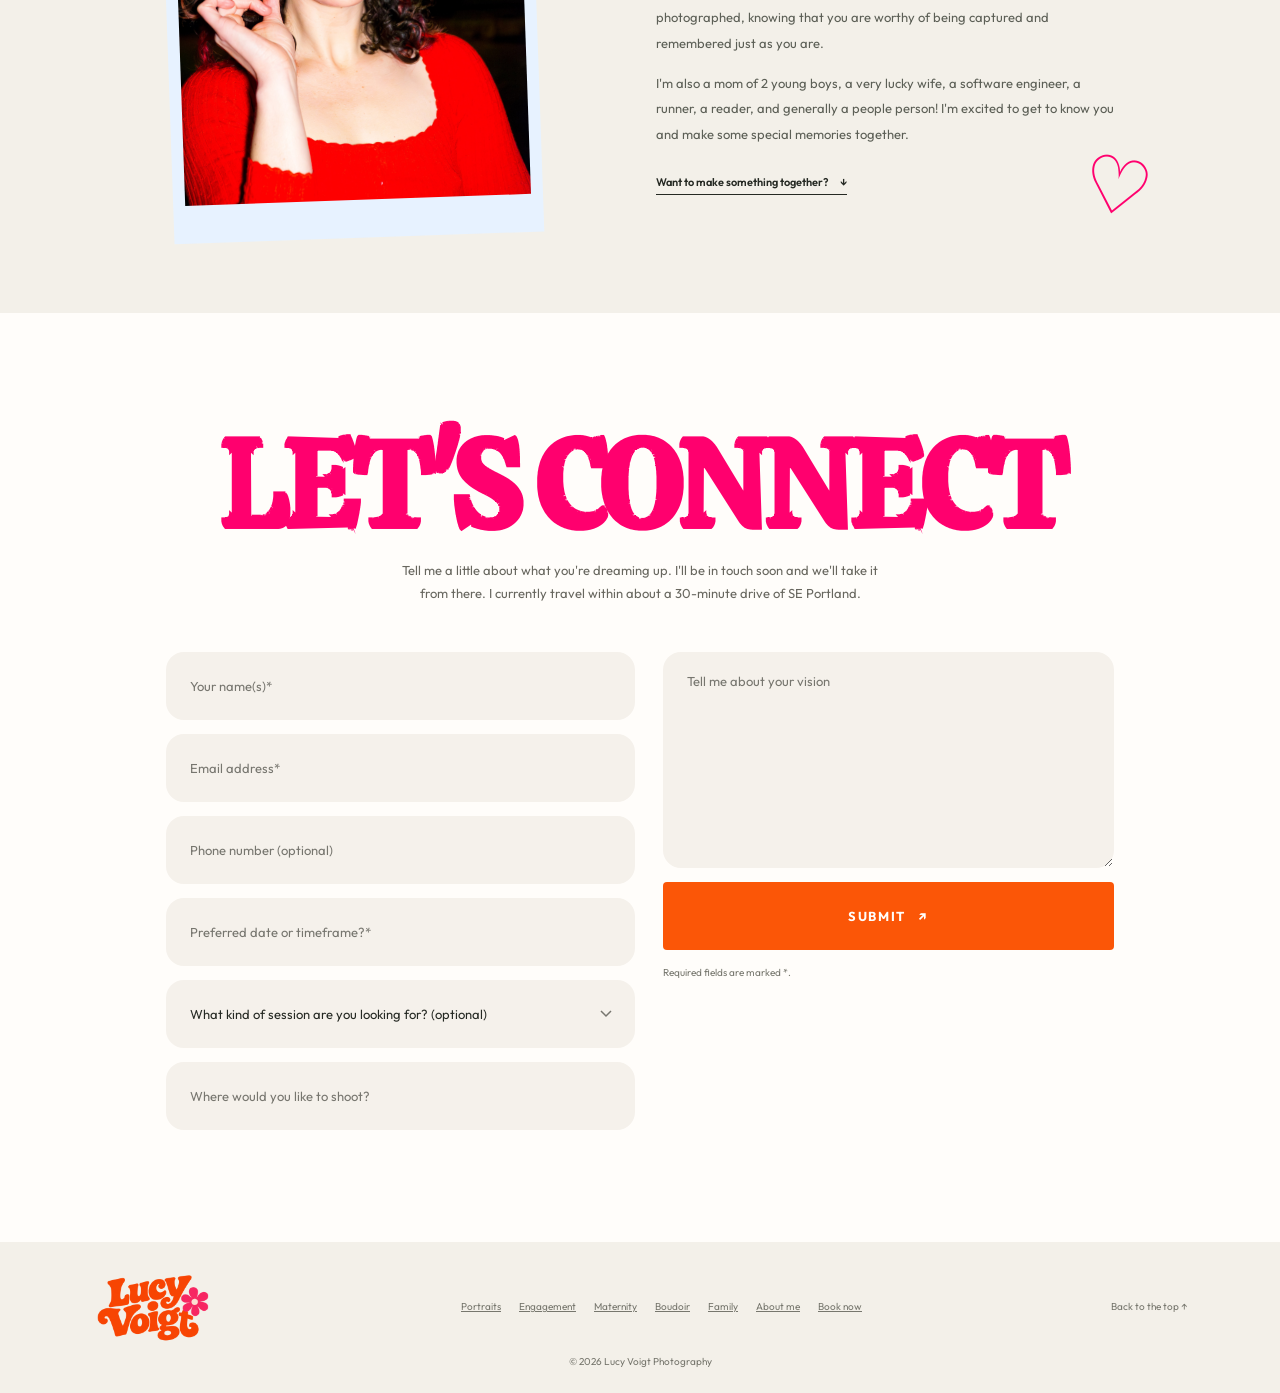
==== commit 80a7bfae: "Emphasize seen in hero headline Style the final word in blue italic to highlight the headline's mess" ====
--- a/index.html
+++ b/index.html
@@ -39,7 +39,7 @@
           <img src="images/hero/portrait-sasha-laughing-cropped.jpg" alt="Sasha laughing during an outdoor portrait session" fetchpriority="high" decoding="async">
         </figure>
         <div class="hero-copy">
-          <h1>Photos that make you feel seen</h1>
+          <h1>Photos that make you feel <em>seen</em></h1>
           <p class="hero-intro">Hi, I'm Lucy, a Portland-based portrait photographer who thinks photoshoots should be fun 😋</p>
           <a class="button button-dark hero-cta" href="#contact">Book with me <span aria-hidden="true">↓</span></a>
         </div>
--- a/styles.css
+++ b/styles.css
@@ -408,7 +408,9 @@
 }
 
 .hero-copy h1 em {
+  color: var(--blue);
   font-weight: 400;
+  font-style: italic;
 }
 
 .eyebrow {
@@ -522,7 +524,7 @@
   width: 100%;
   height: 100%;
   object-fit: cover;
-  object-position: center top;
+  object-position: left top;
 }
 
 .hero-photo::after {
@@ -1024,7 +1026,7 @@
 
   .hero-photo img {
     width: 100%;
-    object-position: center;
+    object-position: left top;
   }
 
   .section-pad {
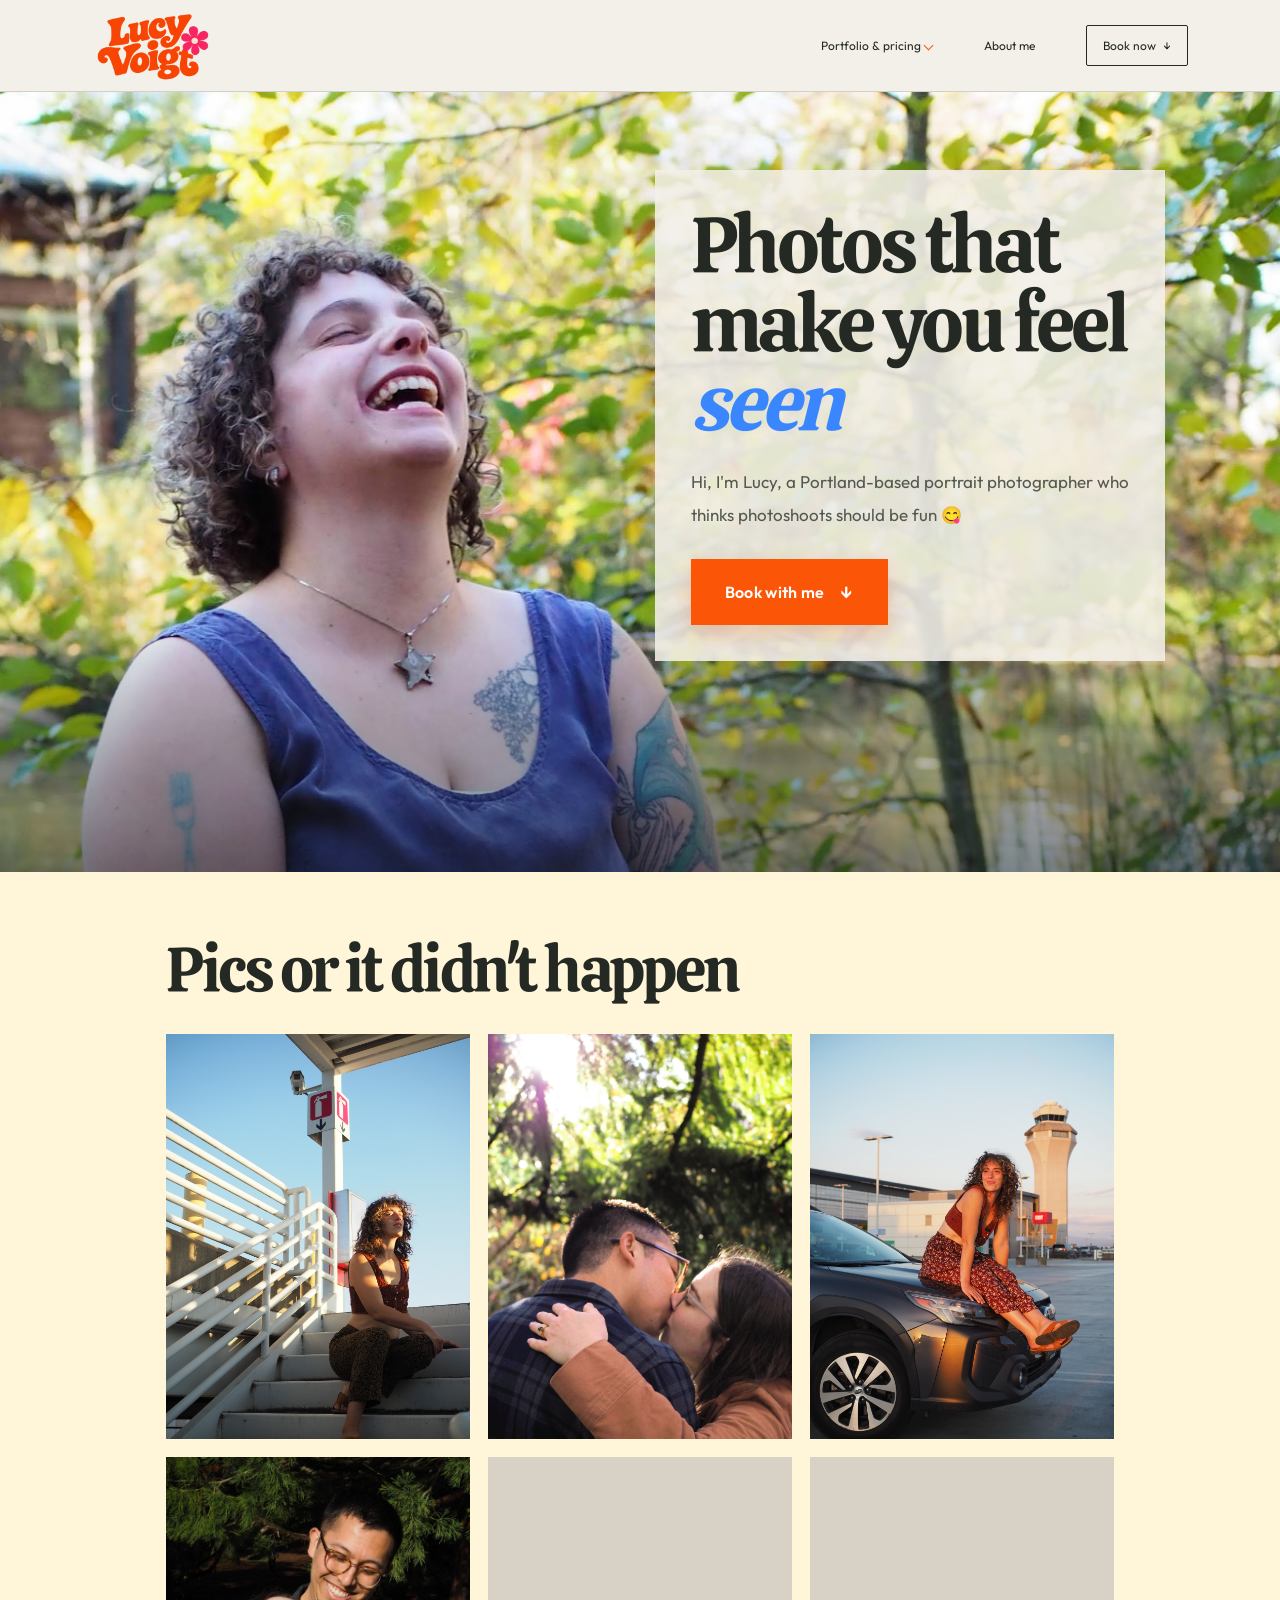
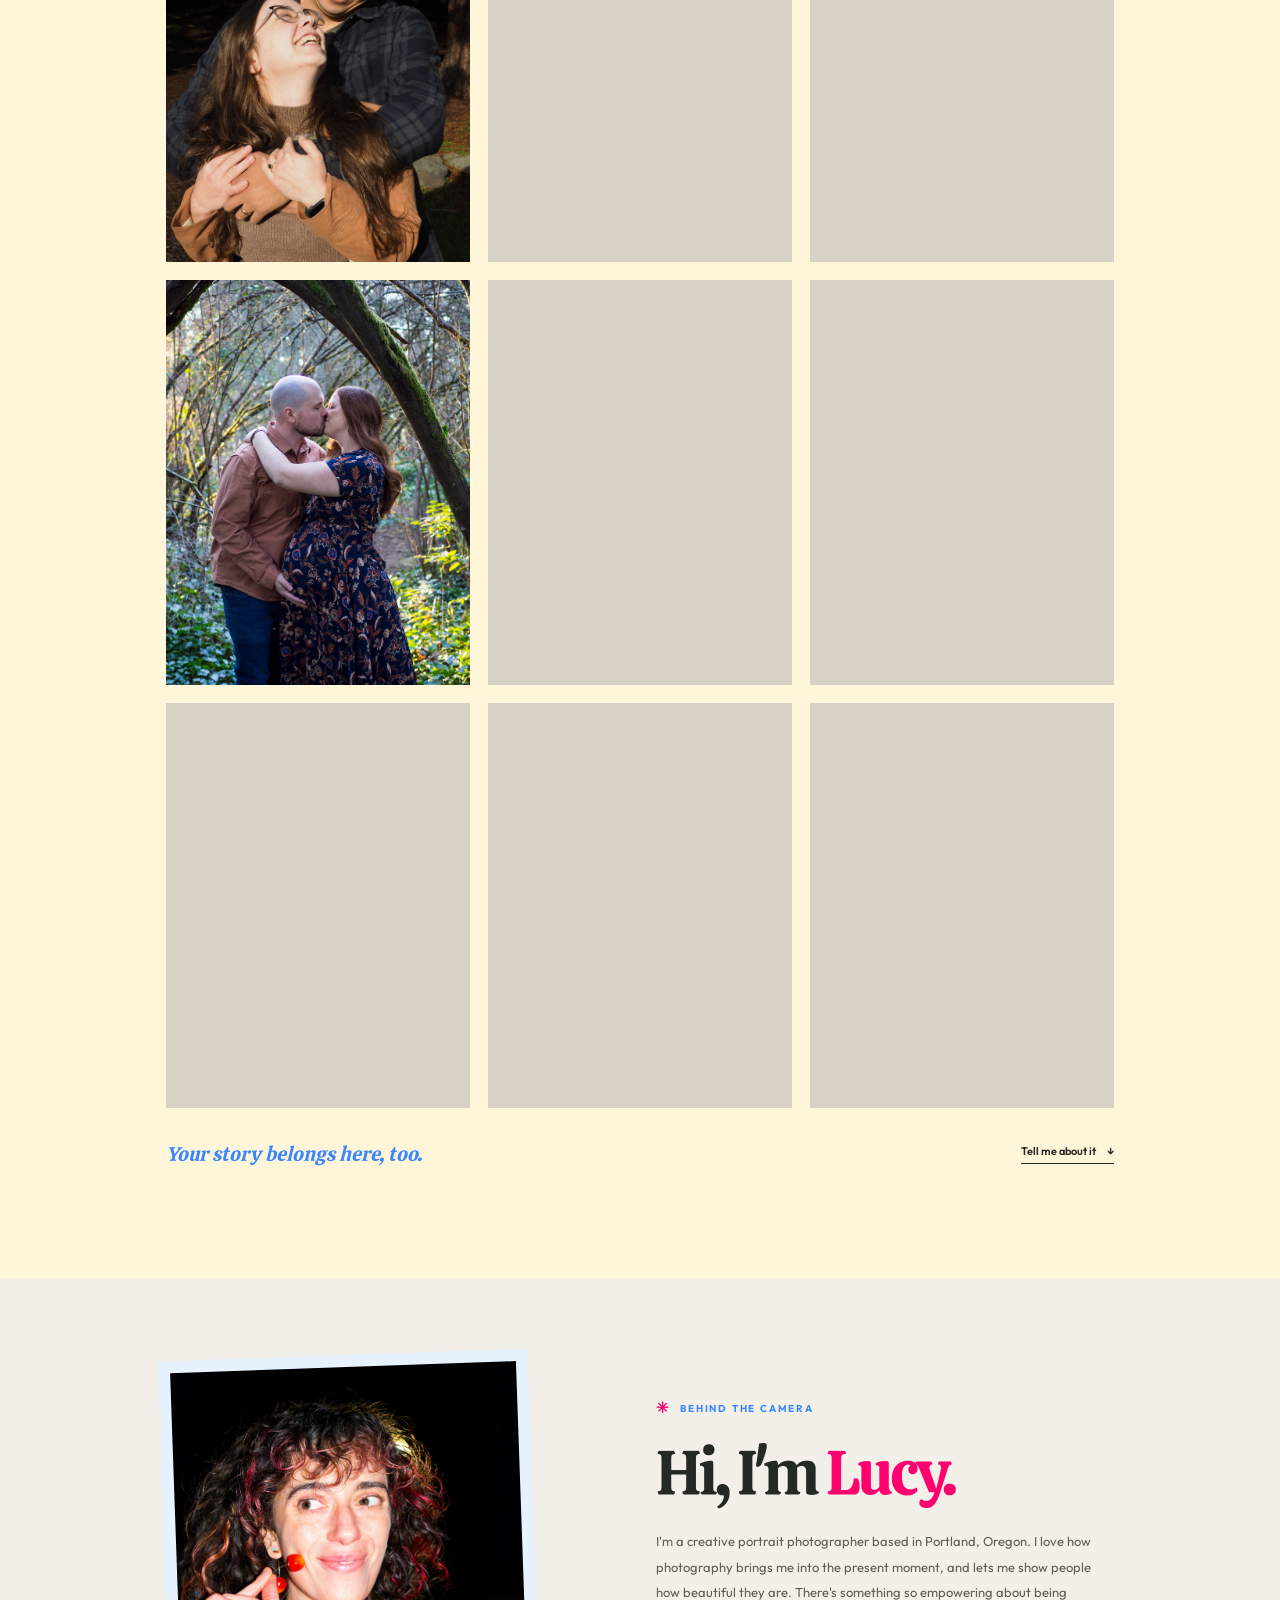
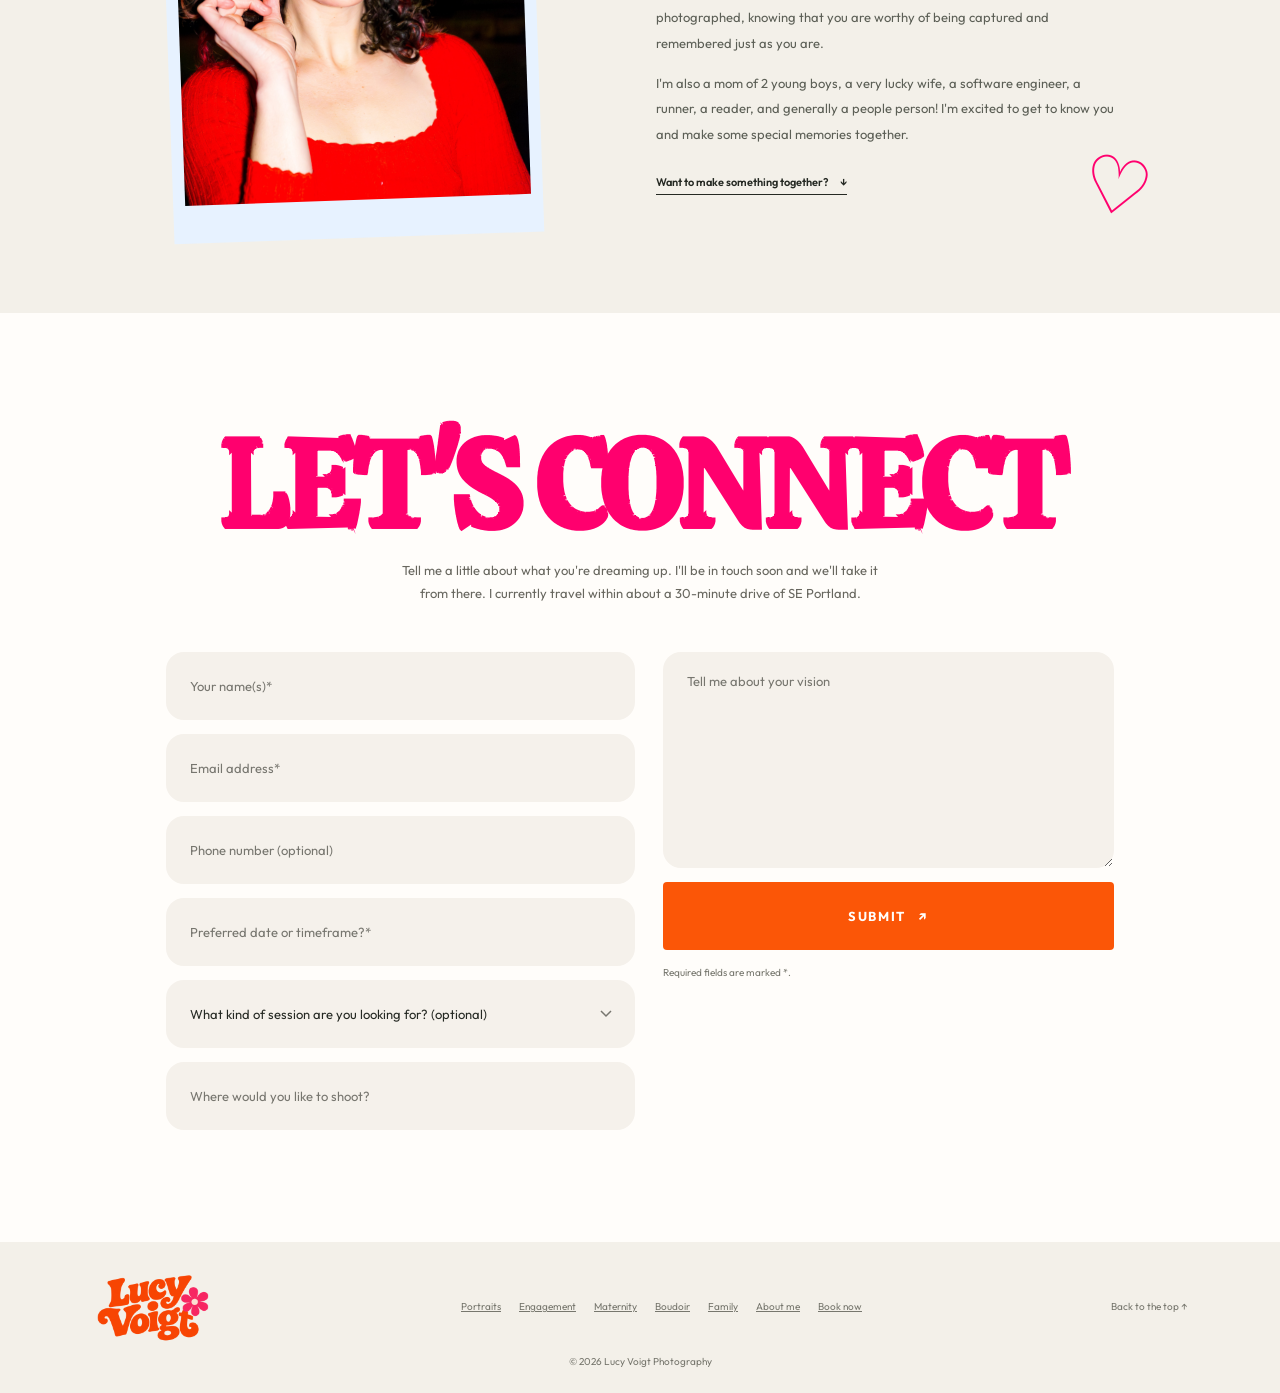
==== commit 047c168b: "Add responsive mobile navigation Show a compact menu on narrow screens while preserving the existing" ====
--- a/index.html
+++ b/index.html
@@ -17,7 +17,11 @@
       <a class="brand" href="#top" aria-label="Lucy Voigt Photography home">
         <img class="brand-logo" src="images/groovy-lucy-voigt-full-logo.png" alt="">
       </a>
-      <nav class="site-nav" aria-label="Main navigation">
+      <button class="mobile-menu-toggle" type="button" aria-controls="main-navigation" aria-expanded="false">
+        <span class="menu-icon" aria-hidden="true"><span></span><span></span><span></span></span>
+        <span class="mobile-menu-label">Menu</span>
+      </button>
+      <nav class="site-nav" id="main-navigation" aria-label="Main navigation">
         <details class="work-menu">
           <summary>Portfolio &amp; pricing <span aria-hidden="true"></span></summary>
           <div class="work-dropdown">
@@ -170,5 +174,6 @@
       <a href="#top" class="back-to-top">Back to the top ↑</a>
       <small>© <span id="year">2026</span> Lucy Voigt Photography</small>
     </footer>
+    <script src="menu.js" defer></script>
   </body>
 </html>
--- a/styles.css
+++ b/styles.css
@@ -88,6 +88,10 @@
   align-items: center;
   gap: clamp(22px, 4vw, 56px);
   font-size: 12px;
+}
+
+.mobile-menu-toggle {
+  display: none;
 }
 
 .site-nav a {
@@ -959,21 +963,16 @@
 
 @media (max-width: 600px) {
   .site-header {
-    min-height: auto;
-    flex-wrap: wrap;
-    gap: 17px;
-    padding: 18px 6%;
-  }
-
-  .brand-logo {
-    width: 104px;
+    min-height: 78px;
+    flex-wrap: nowrap;
+    gap: 12px;
+    padding: 0 5%;
   }
 
   .site-nav {
-    width: 100%;
-    justify-content: space-between;
-    gap: 10px;
-    font-size: 10px;
+    width: auto;
+    gap: 19px;
+    font-size: 11px;
   }
 
   .work-dropdown {
@@ -1189,6 +1188,78 @@
   }
 }
 
+@media (max-width: 444px) {
+  .site-header {
+    min-height: 74px;
+    padding: 12px 6%;
+  }
+
+  .brand-logo {
+    width: 104px;
+  }
+
+  .mobile-menu-toggle {
+    display: inline-flex;
+    align-items: center;
+    gap: 8px;
+    margin-left: auto;
+    padding: 9px 10px;
+    border: 1px solid var(--ink);
+    border-radius: 2px;
+    background: transparent;
+    color: var(--ink);
+    font: inherit;
+    font-size: 12px;
+    cursor: pointer;
+  }
+
+  .menu-icon {
+    display: grid;
+    width: 16px;
+    gap: 4px;
+  }
+
+  .menu-icon span {
+    display: block;
+    height: 1.5px;
+    background: currentColor;
+  }
+
+  .site-nav {
+    position: absolute;
+    top: 100%;
+    right: 6%;
+    left: 6%;
+    display: none;
+    width: auto;
+    align-items: stretch;
+    gap: 0;
+    padding: 10px;
+    border: 1px solid var(--line);
+    background: var(--paper);
+    box-shadow: 0 12px 30px rgba(37, 41, 35, .12);
+  }
+
+  .site-nav.is-open {
+    display: flex;
+    flex-direction: column;
+  }
+
+  .site-nav > a,
+  .site-nav .work-menu > summary {
+    padding: 12px;
+  }
+
+  .work-dropdown {
+    position: static;
+    min-width: 0;
+    padding: 0 0 0 12px;
+    border: 0;
+    background: transparent;
+    box-shadow: none;
+  }
+}
+
 @media (prefers-reduced-motion: reduce) {
   html {
     scroll-behavior: auto;
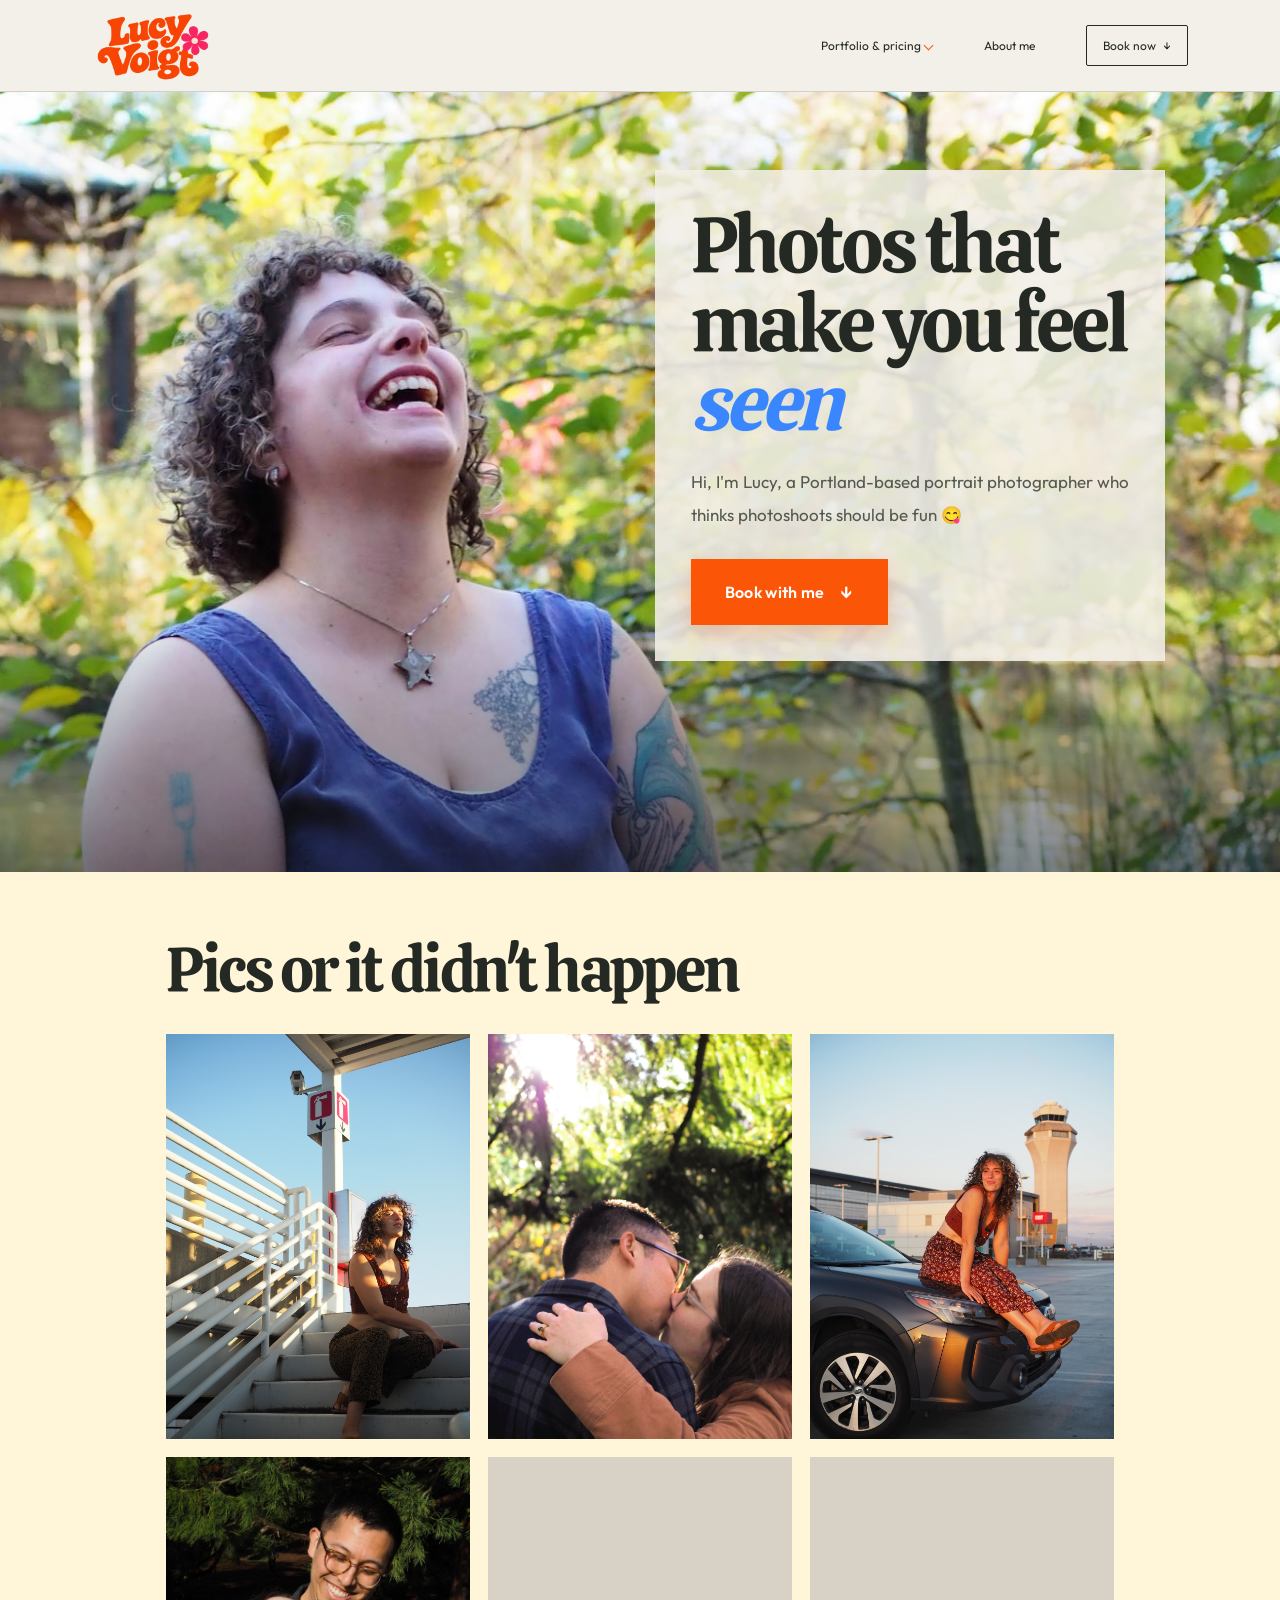
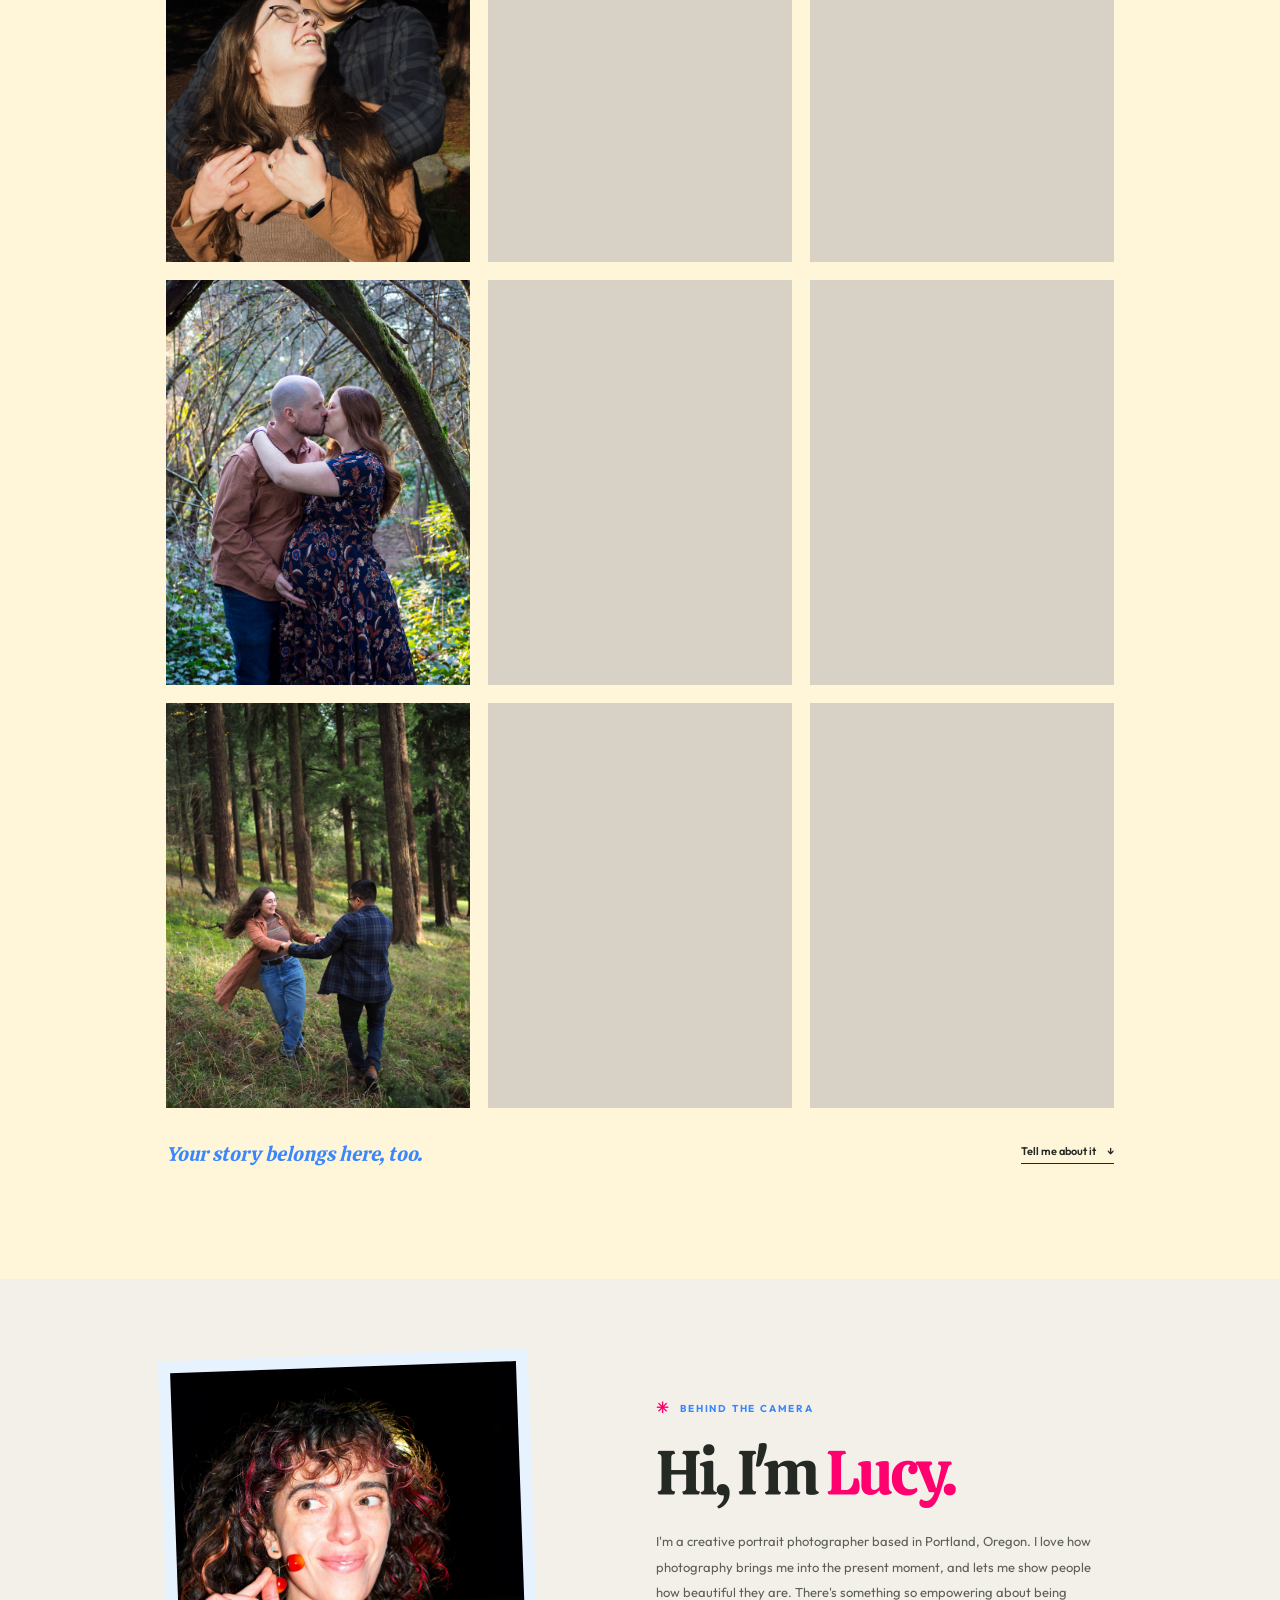
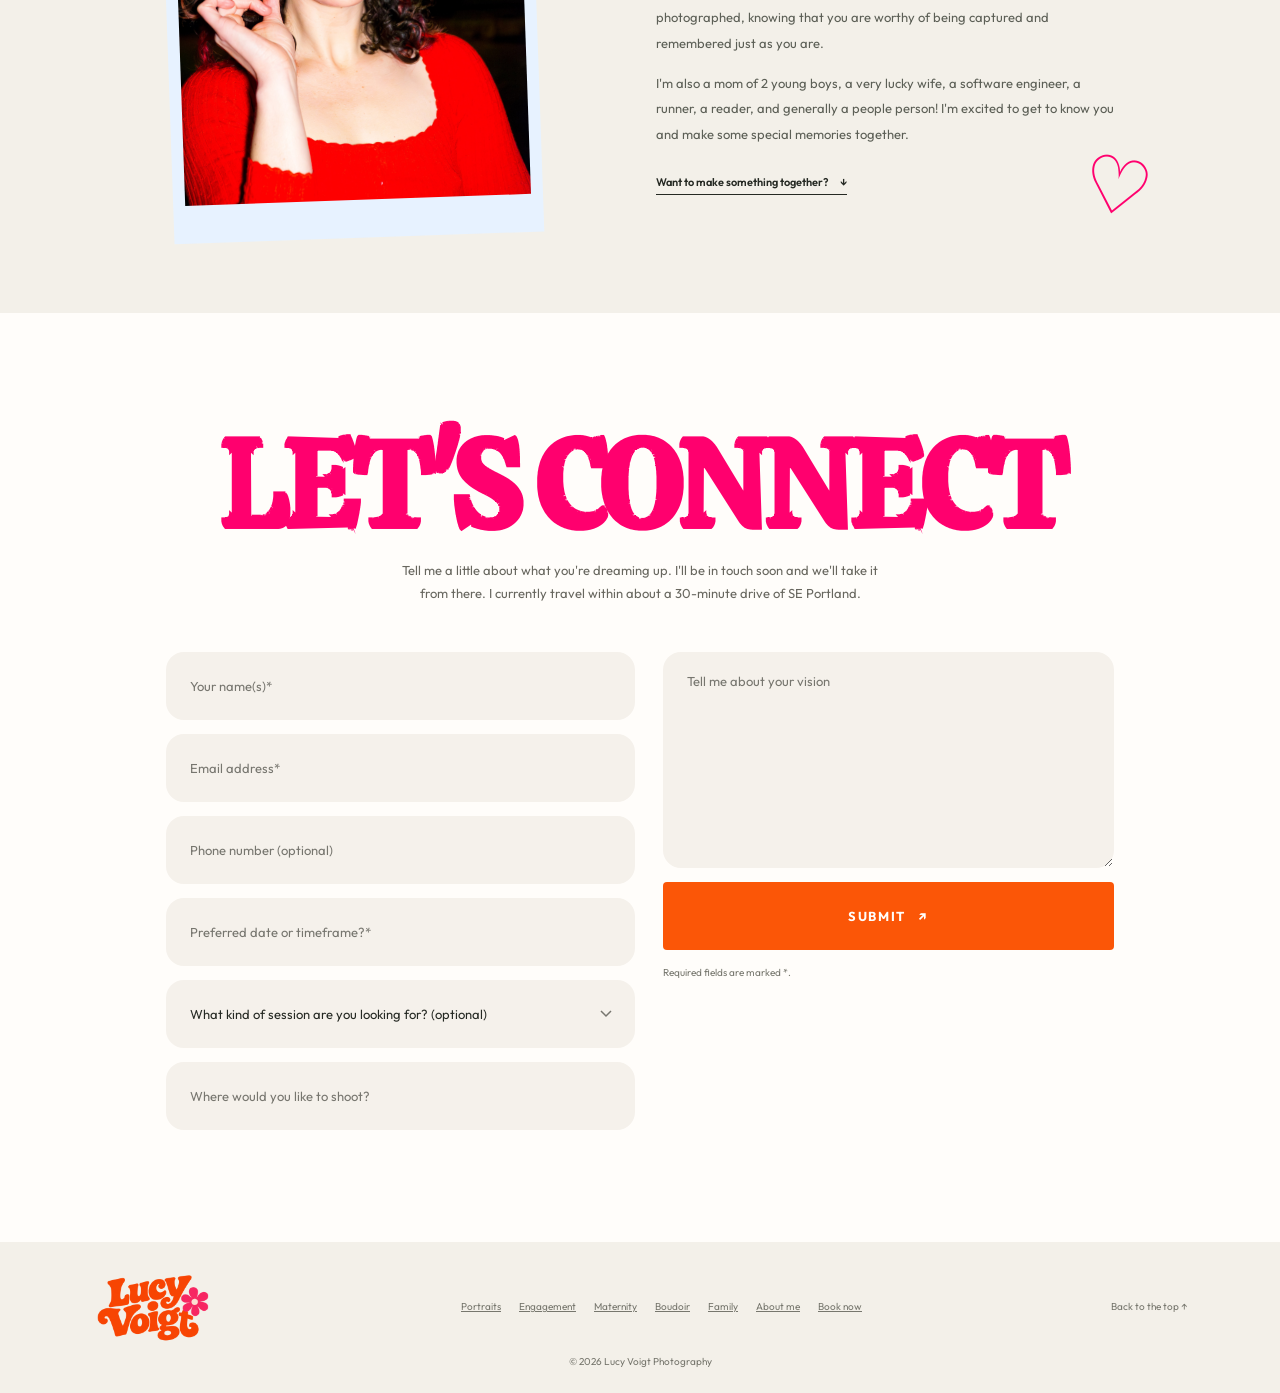
==== commit 25e60cd2: "Use FormSubmit token for contact form Route inquiries through the FormSubmit endpoint token instead " ====
--- a/index.html
+++ b/index.html
@@ -118,7 +118,7 @@
           <h2>Let's <span>connect</span></h2>
           <p>Tell me a little about what you're dreaming up. I'll be in touch soon and we'll take it from there. I currently travel within about a 30-minute drive of SE Portland.</p>
         </div>
-        <form class="contact-form" action="https://formsubmit.co/thelucyvoigt@gmail.com" method="POST">
+        <form class="contact-form" action="https://formsubmit.co/f6e440b0a2fb6709f6268cc4b127e9d5" method="POST">
           <input type="hidden" name="_subject" value="New photography inquiry — Lucy Voigt Photography">
           <input type="text" name="_honey" class="honeypot" tabindex="-1" autocomplete="off" aria-hidden="true">
           <div class="form-details">
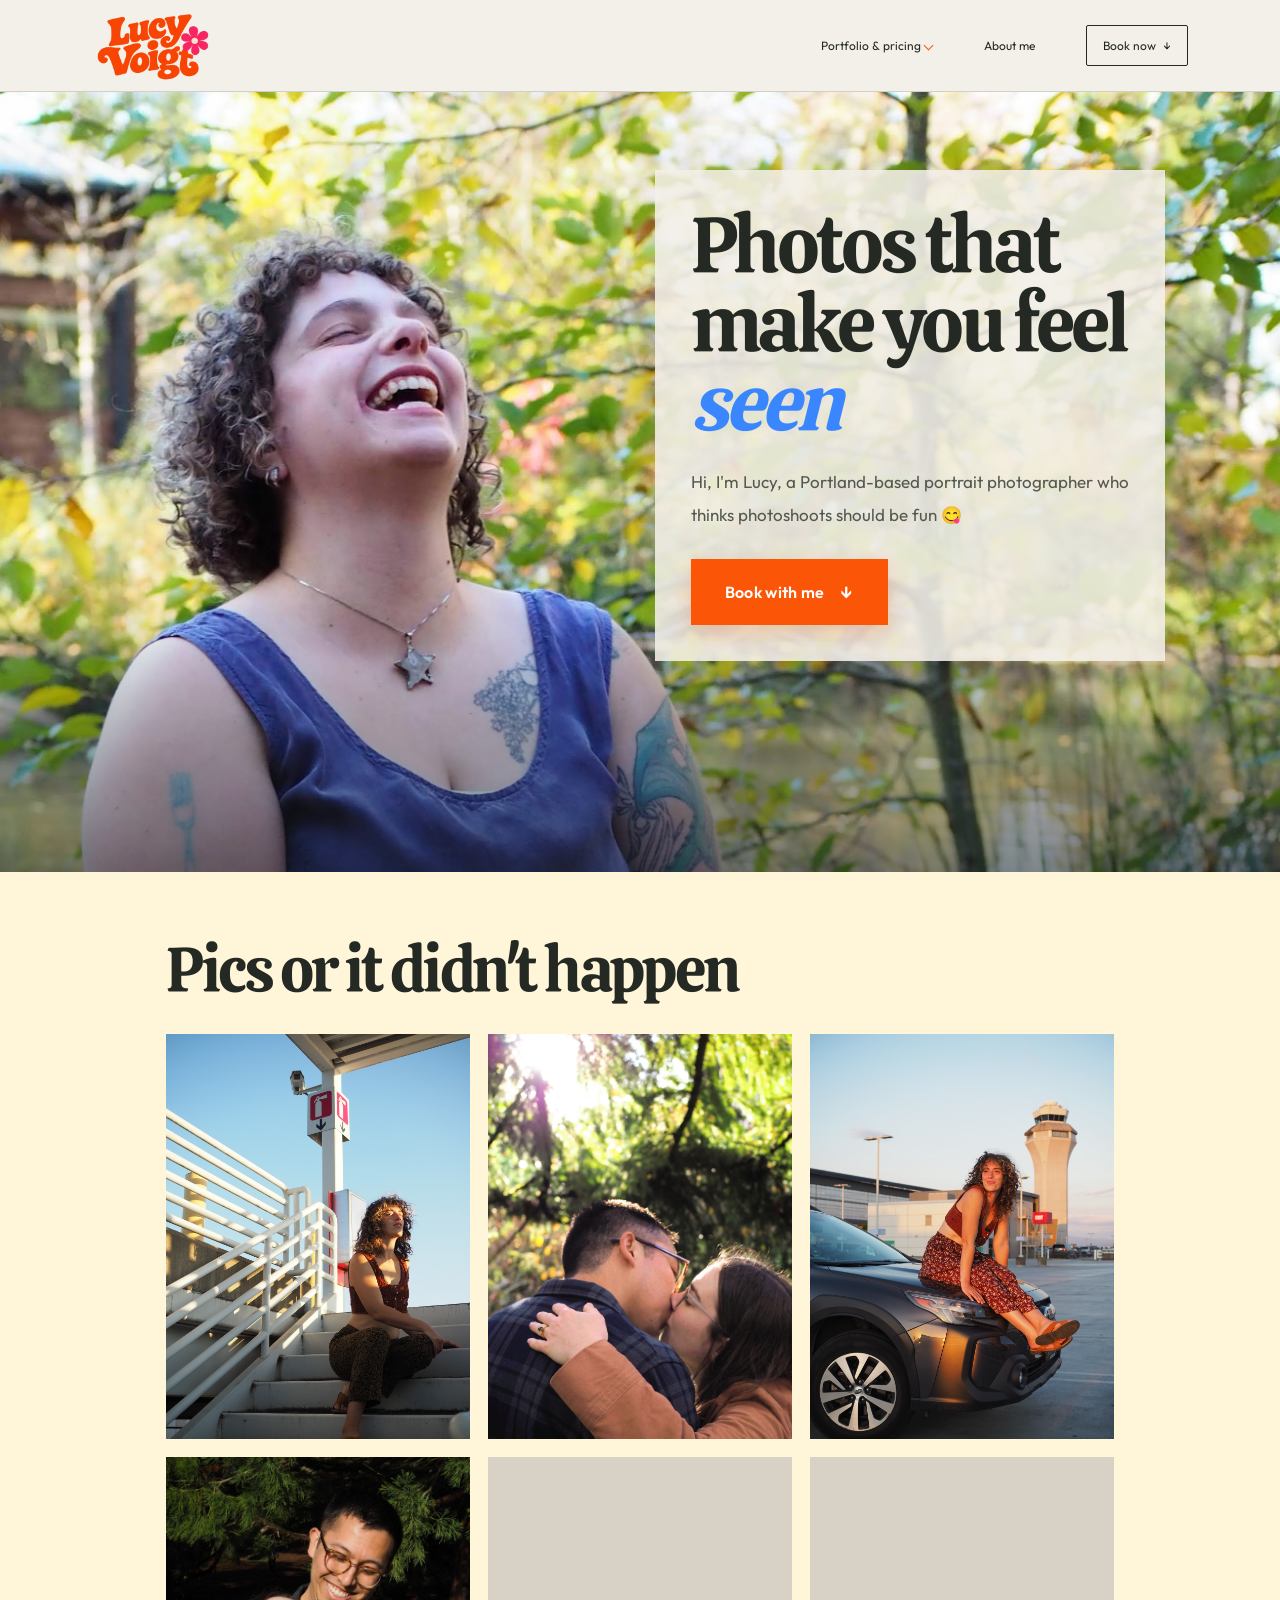
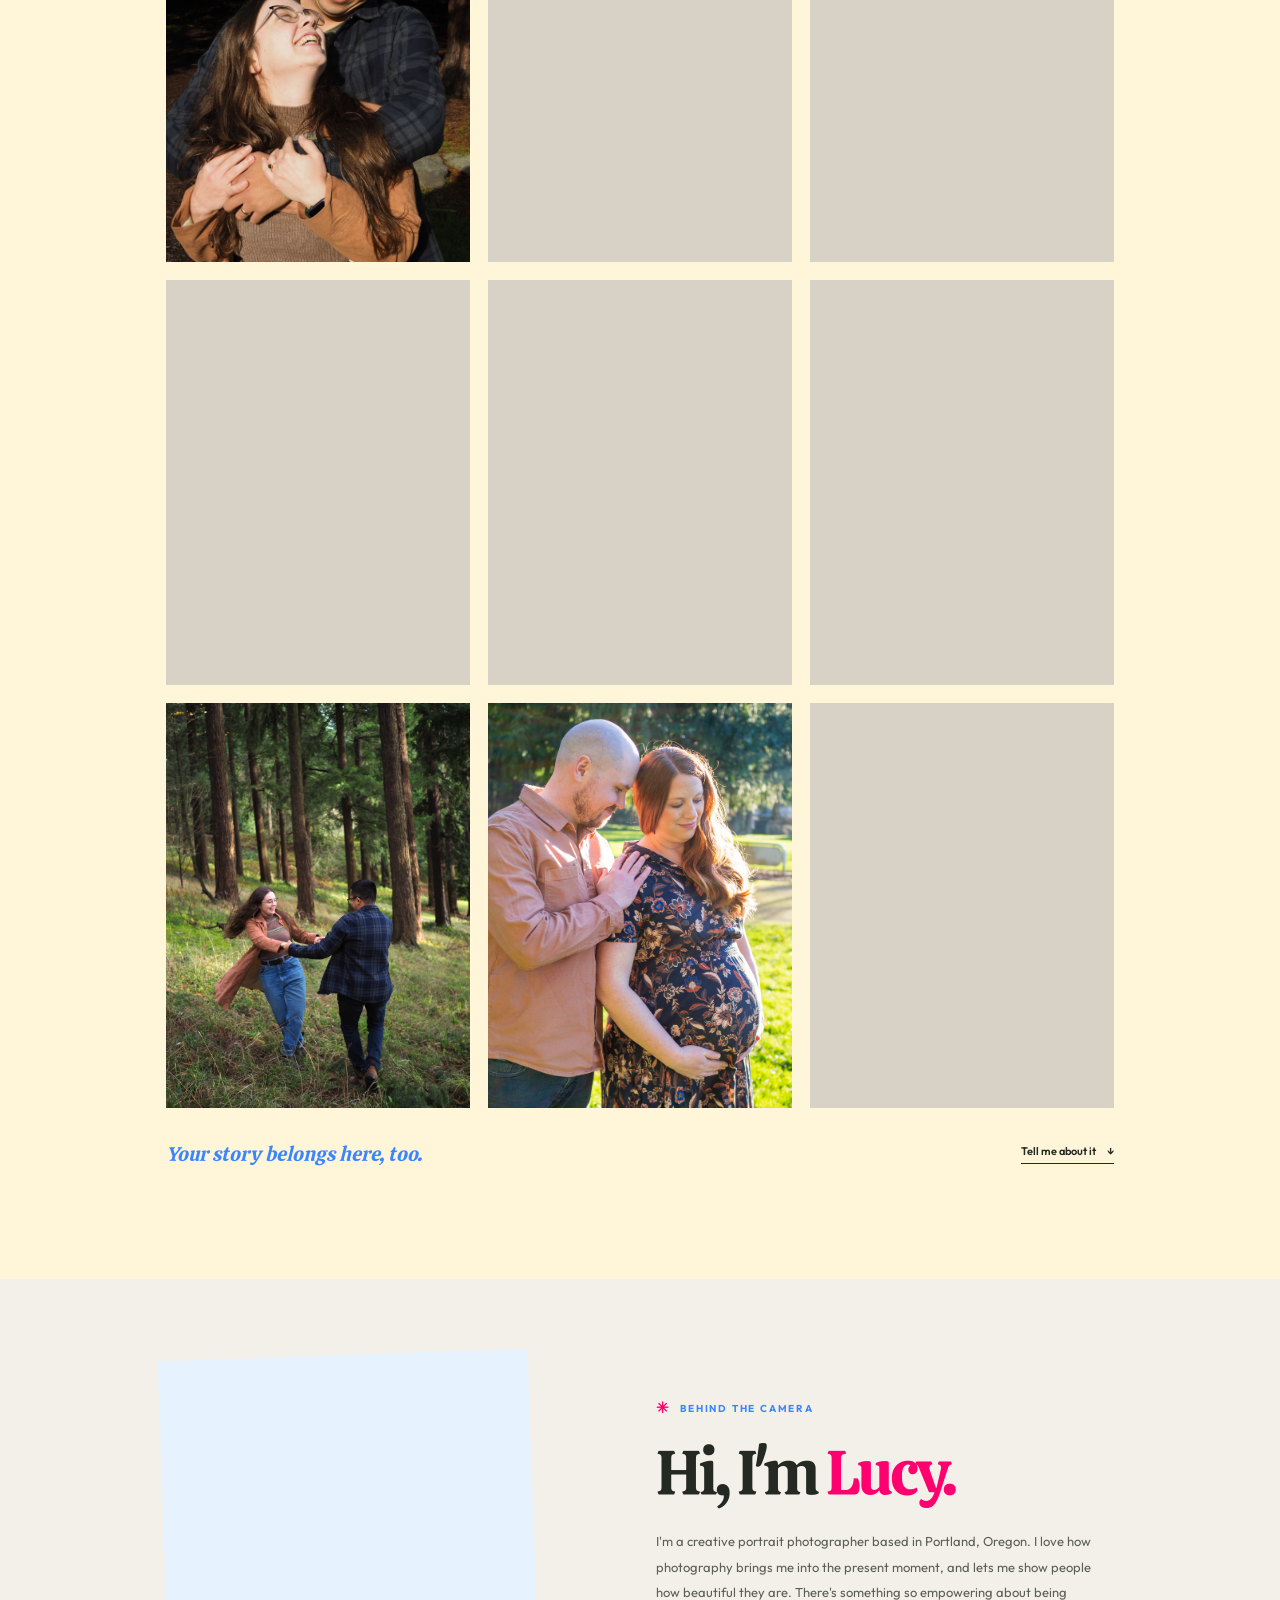
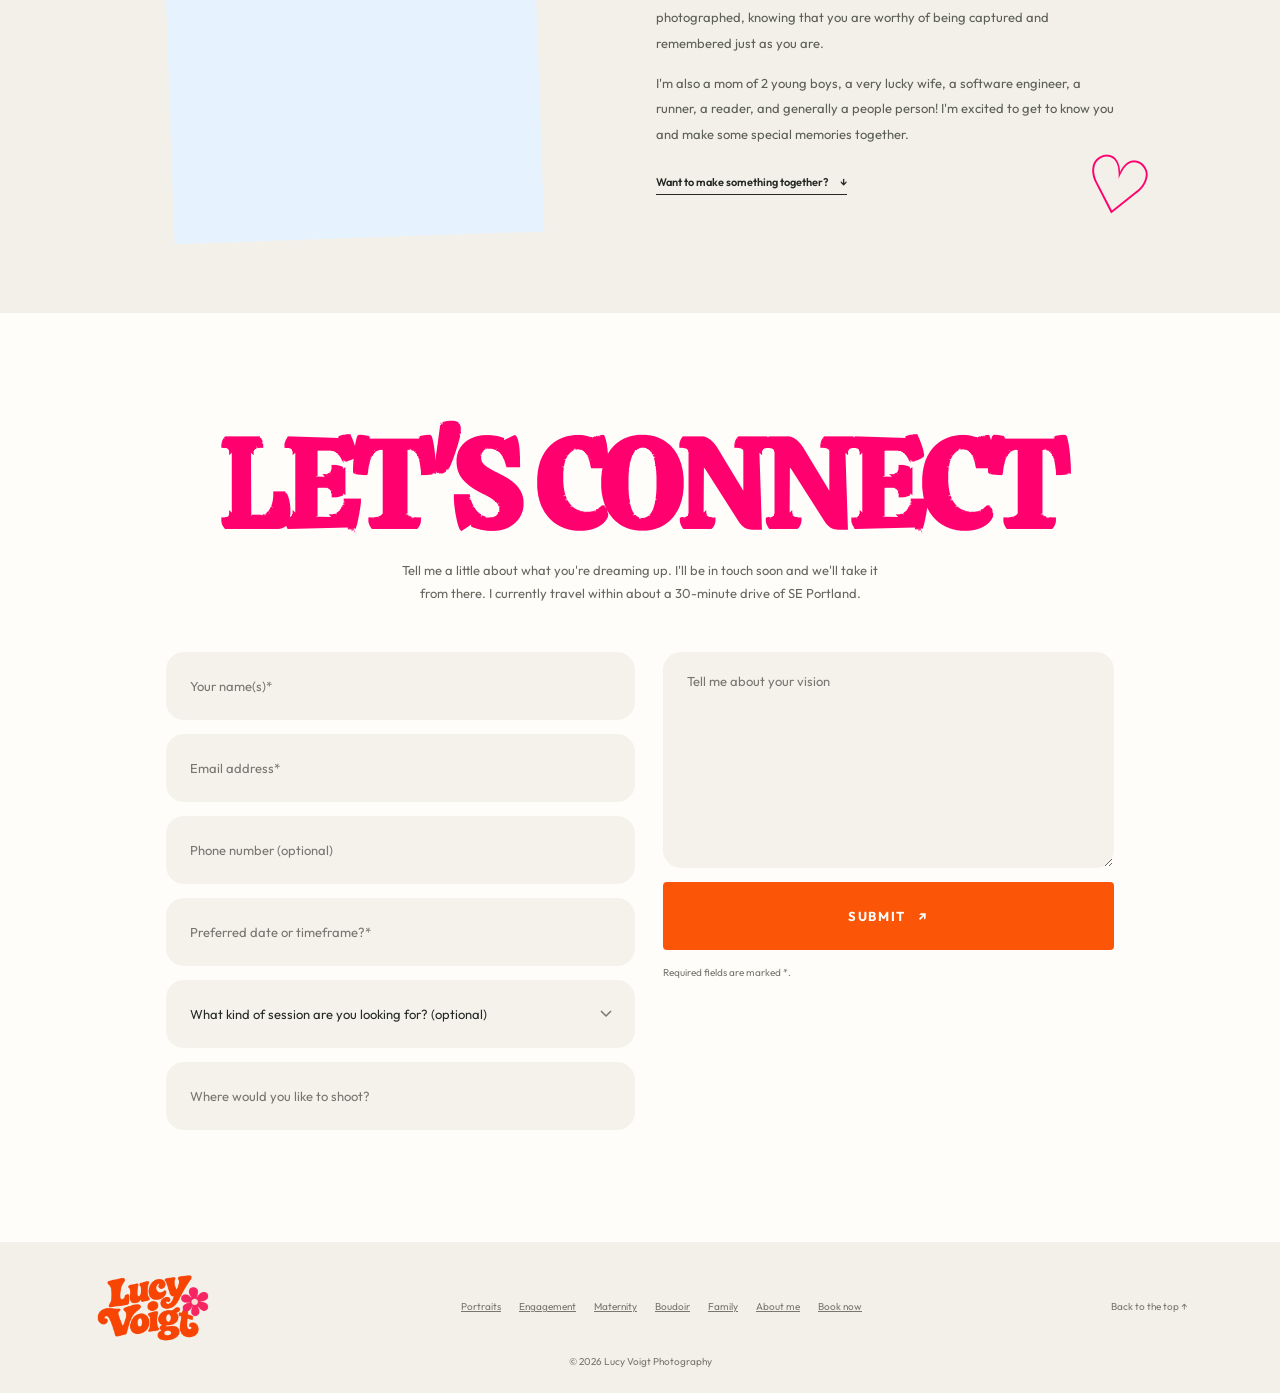
==== commit 6c1de87d: "Revert "Use FormSubmit token for contact form" This reverts commit 25e60cd24d384975ef99ed2dc52b2d8c6" ====
--- a/index.html
+++ b/index.html
@@ -118,7 +118,7 @@
           <h2>Let's <span>connect</span></h2>
           <p>Tell me a little about what you're dreaming up. I'll be in touch soon and we'll take it from there. I currently travel within about a 30-minute drive of SE Portland.</p>
         </div>
-        <form class="contact-form" action="https://formsubmit.co/f6e440b0a2fb6709f6268cc4b127e9d5" method="POST">
+        <form class="contact-form" action="https://formsubmit.co/thelucyvoigt@gmail.com" method="POST">
           <input type="hidden" name="_subject" value="New photography inquiry — Lucy Voigt Photography">
           <input type="text" name="_honey" class="honeypot" tabindex="-1" autocomplete="off" aria-hidden="true">
           <div class="form-details">
